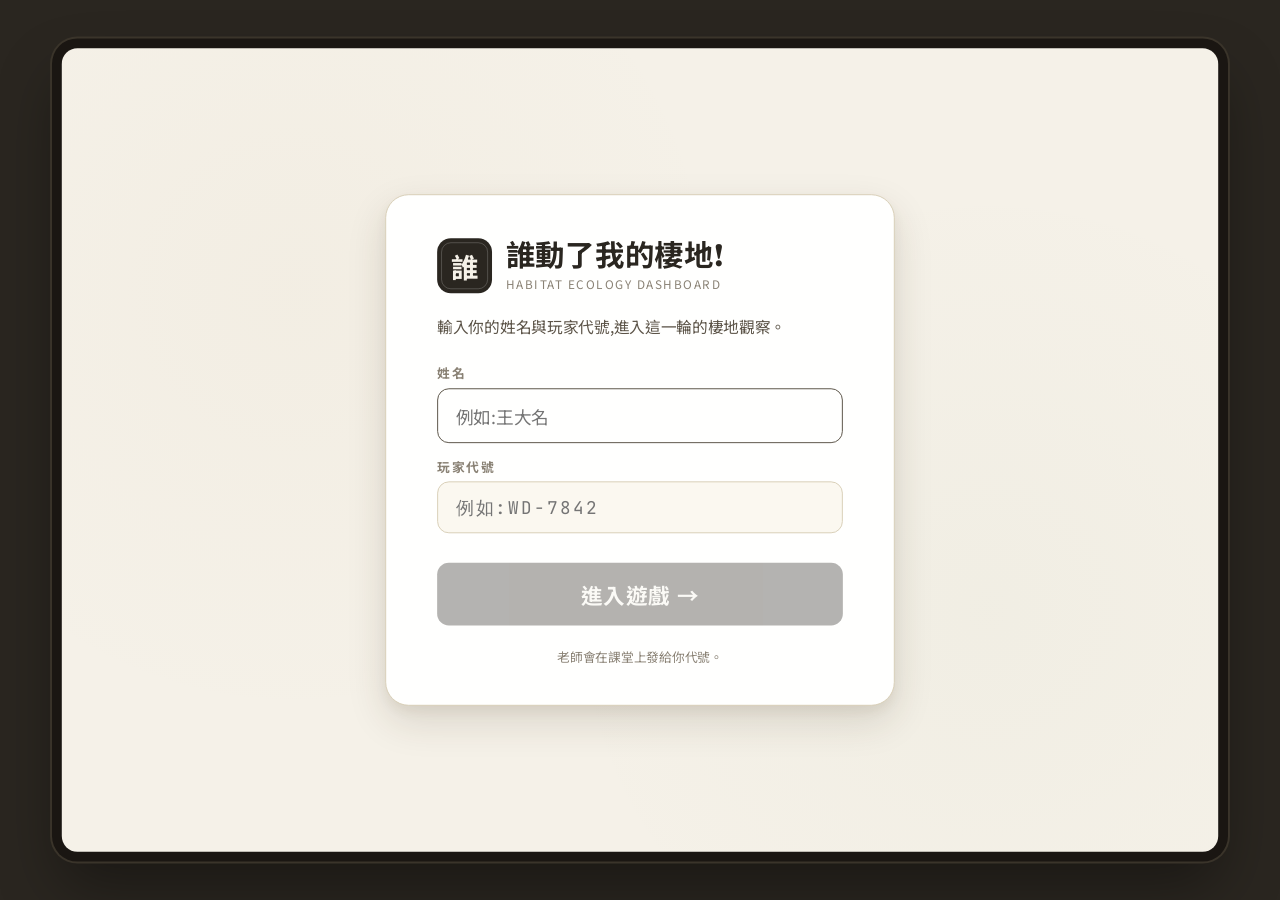
==== index.html @ d9a45180 "V0.2" ====
<!doctype html>
<html lang="zh-Hant">
<head>
  <meta charset="utf-8" />
  <meta name="viewport" content="width=1180, initial-scale=1" />
  <title>誰動了我的棲地!</title>

  <link rel="preconnect" href="https://fonts.googleapis.com" />
  <link rel="preconnect" href="https://fonts.gstatic.com" crossorigin />
  <link href="https://fonts.googleapis.com/css2?family=Noto+Sans+TC:wght@400;500;600;700;900&family=Fraunces:opsz,wght@9..144,500;9..144,700&family=JetBrains+Mono:wght@400;600&display=swap" rel="stylesheet" />

  <link rel="stylesheet" href="styles/base.css" />
  <link rel="stylesheet" href="styles/topbar.css" />
  <link rel="stylesheet" href="styles/login.css" />
  <link rel="stylesheet" href="styles/action-screen.css" />
  <link rel="stylesheet" href="styles/habitat-map.css" />
  <link rel="stylesheet" href="styles/chat.css" />
  <link rel="stylesheet" href="styles/report-screen.css" />
</head>
<body>
  <div id="hd-stage" class="hd-stage"></div>

  <!-- 載入順序:設定 → 工具 → 資料 → 元件 → 路由 → 入口 -->
  <script defer src="js/config.js"></script>
  <script defer src="js/session.js"></script>
  <script defer src="js/data.js"></script>
  <script defer src="js/icons.js"></script>
  <script defer src="js/state.js"></script>
  <script defer src="js/api.js"></script>
  <script defer src="js/components/topbar.js"></script>
  <script defer src="js/components/timer.js"></script>
  <script defer src="js/components/login.js"></script>
  <script defer src="js/components/habitat-map.js"></script>
  <script defer src="js/components/side-panel.js"></script>
  <script defer src="js/components/action-panel.js"></script>
  <script defer src="js/components/chat.js"></script>
  <script defer src="js/components/action-screen.js"></script>
  <script defer src="js/components/survival-report.js"></script>
  <script defer src="js/router.js"></script>
  <script defer src="js/main.js"></script>
</body>
</html>
---- styles/base.css ----
/* ============================================================
   誰動了我的棲地! — 基礎樣式
   - CSS 變數整段沿用 reference/project/styles.css 的 :root
   - 舞台尺寸調整為 1180×820,字級從 22 縮為 19
   ============================================================ */

:root {
  /* 棲地主題色 */
  --hd-color-wetland:   #6B9E7F;
  --hd-color-forest:    #4A7C59;
  --hd-color-urban:     #8B92A8;
  --hd-color-port:      #5B7A99;

  /* 六色族群 */
  --hd-species-red:     #C8553D;
  --hd-species-green:   #6B9E47;
  --hd-species-yellow:  #D9A441;
  --hd-species-brown:   #8B6B47;
  --hd-species-blue:    #4A7BA6;
  --hd-species-purple:  #8B5A9F;

  /* 紙張/墨色系 */
  --hd-paper:           #F5F1E8;
  --hd-paper-dark:      #EBE4D3;
  --hd-card:            #FFFFFE;
  --hd-card-soft:       #FBF8F0;
  --hd-ink:             #2A2620;
  --hd-ink-soft:        #5C5448;
  --hd-ink-muted:       #8A8275;
  --hd-line:            #D9CFB8;
  --hd-line-soft:       #E8E0CC;

  /* 強調色 */
  --hd-accent:          #B85C3D;
  --hd-accent-soft:     #E8C9A8;
  --hd-warning:         #C77A2E;
  --hd-danger:          #B53C2E;
  --hd-success:         #5B8C3F;
  --hd-mist:            #2A2433;

  /* 字體 */
  --hd-font-sans:    "Noto Sans TC", system-ui, -apple-system, sans-serif;
  --hd-font-display: "Fraunces", "Noto Sans TC", serif;
  --hd-font-mono:    "JetBrains Mono", ui-monospace, monospace;

  /* 圓角 */
  --hd-radius-sm: 7px;
  --hd-radius:    12px;
  --hd-radius-lg: 17px;
  --hd-radius-xl: 24px;

  /* 陰影 */
  --hd-shadow-sm: 0 1px 2px rgba(60,46,20,.06), 0 1px 1px rgba(60,46,20,.04);
  --hd-shadow:    0 3px 8px rgba(60,46,20,.08), 0 1px 3px rgba(60,46,20,.06);
  --hd-shadow-lg: 0 16px 40px rgba(60,46,20,.14), 0 6px 12px rgba(60,46,20,.06);

  /* 舞台尺寸(1180×820) */
  --hd-stage-w: 1180px;
  --hd-stage-h: 820px;
  --hd-topbar-h: 100px;
}

* { box-sizing: border-box; }

html, body {
  margin: 0; padding: 0;
  background: #2A2620;
  font-family: var(--hd-font-sans);
  color: var(--hd-ink);
  font-size: 19px;
  -webkit-font-smoothing: antialiased;
  text-rendering: optimizeLegibility;
}

body {
  min-height: 100vh;
  display: flex; align-items: center; justify-content: center;
  overflow: hidden;
}

/* 舞台:固定 1180×820,實際縮放交給 main.js 算 transform: scale */
.hd-stage {
  width: var(--hd-stage-w);
  height: var(--hd-stage-h);
  position: relative;
  background: var(--hd-paper);
  overflow: hidden;
  box-shadow:
    0 0 0 10px #1a1612,
    0 0 0 12px #3a342a,
    0 32px 64px rgba(0,0,0,.4);
  border-radius: 16px;
  transform-origin: center center;
}

/* 紙張紋理(輕微噪點) */
.hd-stage::before {
  content: "";
  position: absolute; inset: 0;
  pointer-events: none;
  background-image:
    radial-gradient(circle at 20% 30%, rgba(184,156,108,.04) 0%, transparent 40%),
    radial-gradient(circle at 80% 70%, rgba(110,140,90,.03) 0%, transparent 40%);
  z-index: 0;
}

/* ============================================================
   通用 pill / section label / scrollbar
   ============================================================ */
.hd-pill {
  display: inline-flex; align-items: center; gap: 8px;
  padding: 8px 16px;
  background: var(--hd-card);
  border: 1px solid var(--hd-line);
  border-radius: 999px;
  font-size: 16px;
  color: var(--hd-ink-soft);
  white-space: nowrap;
}
.hd-pill__label {
  font-size: 12px;
  letter-spacing: .14em;
  text-transform: uppercase;
  color: var(--hd-ink-muted);
  white-space: nowrap;
}
.hd-pill__value {
  font-weight: 600;
  color: var(--hd-ink);
  font-variant-numeric: tabular-nums;
}

.hd-section-label {
  font-size: 12px;
  letter-spacing: .18em;
  text-transform: uppercase;
  color: var(--hd-ink-muted);
  font-weight: 700;
  margin: 0 0 4px;
  padding: 0 4px;
  display: flex; justify-content: space-between; align-items: center;
  white-space: nowrap;
}

/* 共用滾動條樣式 */
.hd-scroll::-webkit-scrollbar { width: 6px; }
.hd-scroll::-webkit-scrollbar-thumb {
  background: var(--hd-line);
  border-radius: 3px;
}
---- styles/topbar.css ----
/* ============================================================
   TopBar — 頂部玩家狀態列
   高度 100px(原 124px),所有字級依 1180×820 同比縮小
   ============================================================ */

.hd-topbar {
  position: relative;
  z-index: 5;
  height: var(--hd-topbar-h);
  padding: 0 28px;
  display: grid;
  grid-template-columns: auto 1fr auto;
  align-items: center;
  gap: 22px;
  background: linear-gradient(180deg, var(--hd-card-soft) 0%, transparent 100%);
  border-bottom: 1px solid var(--hd-line-soft);
}

.hd-topbar__brand { display: flex; align-items: center; gap: 14px; }
.hd-topbar__logo {
  width: 50px; height: 50px;
  border-radius: 13px;
  background: var(--hd-ink);
  color: var(--hd-paper);
  display: grid; place-items: center;
  font-family: var(--hd-font-display);
  font-weight: 700; font-size: 25px;
  position: relative;
}
.hd-topbar__logo::after {
  content: "";
  position: absolute; inset: 4px;
  border: 1px solid rgba(255,255,255,.2);
  border-radius: 9px;
}

.hd-topbar__title {
  font-family: var(--hd-font-display);
  font-weight: 700;
  font-size: 25px;
  letter-spacing: .02em;
  color: var(--hd-ink);
  margin: 0;
  line-height: 1.1;
  white-space: nowrap;
}
.hd-topbar__subtitle {
  font-size: 12px;
  letter-spacing: .12em;
  text-transform: uppercase;
  color: var(--hd-ink-muted);
  margin-top: 2px;
  white-space: nowrap;
}

.hd-topbar__player {
  display: flex; align-items: center; gap: 12px;
  justify-content: flex-end;
}

/* MOCK 模式指示器 */
.hd-pill--mock {
  background: rgba(199, 122, 46, .15);
  border-color: var(--hd-warning);
  color: var(--hd-warning);
  font-family: var(--hd-font-mono);
  font-size: 11px;
  font-weight: 700;
  letter-spacing: .14em;
  padding: 5px 10px;
}

/* 倒數計時 pill — 同 hd-pill 但寬度固定避免抖動 */
.hd-pill--timer .hd-pill__value {
  font-family: var(--hd-font-mono);
  font-variant-numeric: tabular-nums;
  min-width: 56px;
  text-align: center;
}
.hd-pill--timer.hd-pill--low {
  border-color: var(--hd-warning);
  color: var(--hd-warning);
}
.hd-pill--timer.hd-pill--low .hd-pill__value { color: var(--hd-warning); }
.hd-pill--timer.hd-pill--zero {
  border-color: var(--hd-danger);
  background: rgba(181, 60, 46, .08);
  animation: hd-timer-flash 1.2s ease-in-out infinite;
}
.hd-pill--timer.hd-pill--zero .hd-pill__value,
.hd-pill--timer.hd-pill--zero .hd-pill__label { color: var(--hd-danger); }

@keyframes hd-timer-flash {
  0%, 100% { opacity: 1; }
  50%      { opacity: .55; }
}

/* 環形 AP 進度 */
.hd-roundgauge { display: flex; align-items: center; gap: 10px; }
.hd-roundgauge__ring {
  position: relative;
  width: 48px; height: 48px;
}
.hd-roundgauge__center {
  position: absolute; inset: 0;
  display: grid; place-items: center;
  font-family: var(--hd-font-display);
  font-weight: 700;
  font-size: 20px;
  color: var(--hd-ink);
}
.hd-roundgauge__meta {
  font-size: 11px;
  color: var(--hd-ink-muted);
  letter-spacing: .1em;
  text-transform: uppercase;
  white-space: nowrap;
}
.hd-roundgauge__big {
  font-size: 16px;
  color: var(--hd-ink);
  font-weight: 600;
  white-space: nowrap;
}
---- styles/login.css ----
/* ============================================================
   登入畫面 — 沿用米色紙張底 + 深墨色 + Fraunces 標題
   ============================================================ */

.hd-login {
  position: relative;
  z-index: 1;
  width: 100%; height: 100%;
  display: flex; align-items: center; justify-content: center;
}

.hd-login__card {
  width: 520px;
  background: var(--hd-card);
  border: 1px solid var(--hd-line);
  border-radius: var(--hd-radius-xl);
  padding: 44px 52px 40px;
  box-shadow: var(--hd-shadow-lg);
  display: flex; flex-direction: column; gap: 22px;
}

.hd-login__brand {
  display: flex; align-items: center; gap: 14px;
}
.hd-login__logo {
  width: 56px; height: 56px;
  border-radius: 14px;
  background: var(--hd-ink);
  color: var(--hd-paper);
  display: grid; place-items: center;
  font-family: var(--hd-font-display);
  font-weight: 700;
  font-size: 28px;
  position: relative;
}
.hd-login__logo::after {
  content: "";
  position: absolute; inset: 4px;
  border: 1px solid rgba(255,255,255,.2);
  border-radius: 10px;
}
.hd-login__brand-text { display: flex; flex-direction: column; }
.hd-login__title {
  font-family: var(--hd-font-display);
  font-weight: 700;
  font-size: 30px;
  color: var(--hd-ink);
  margin: 0;
  line-height: 1.1;
  letter-spacing: .01em;
}
.hd-login__kicker {
  font-size: 12px;
  letter-spacing: .14em;
  text-transform: uppercase;
  color: var(--hd-ink-muted);
  margin-top: 4px;
}

.hd-login__subtitle {
  font-size: 16px;
  color: var(--hd-ink-soft);
  line-height: 1.55;
  margin: 0;
}

.hd-login__fields {
  display: flex; flex-direction: column;
  gap: 14px;
  margin-top: 4px;
}
.hd-login__field { display: flex; flex-direction: column; gap: 6px; }
.hd-login__label {
  font-size: 13px;
  letter-spacing: .14em;
  text-transform: uppercase;
  color: var(--hd-ink-muted);
  font-weight: 700;
}
.hd-login__input {
  padding: 14px 18px;
  border: 1px solid var(--hd-line);
  border-radius: var(--hd-radius);
  background: var(--hd-card-soft);
  color: var(--hd-ink);
  font-family: inherit;
  font-size: 18px;
  outline: none;
  transition: border-color .15s, background .15s;
}
.hd-login__input:focus {
  border-color: var(--hd-ink-soft);
  background: var(--hd-card);
}
.hd-login__input--code {
  font-family: var(--hd-font-mono);
  letter-spacing: .12em;
  text-transform: uppercase;
}

.hd-login__submit {
  margin-top: 8px;
  background: var(--hd-ink);
  color: var(--hd-paper);
  border: 0;
  border-radius: var(--hd-radius);
  padding: 16px 20px;
  font-family: var(--hd-font-display);
  font-weight: 700;
  font-size: 22px;
  letter-spacing: .04em;
  cursor: pointer;
  transition: background .15s, transform .15s;
}
.hd-login__submit:hover  { background: #16120c; transform: translateY(-1px); }
.hd-login__submit:disabled {
  opacity: .35; cursor: not-allowed; transform: none;
}

.hd-login__hint {
  font-size: 13px;
  color: var(--hd-ink-muted);
  text-align: center;
  margin: 0;
}
---- styles/action-screen.css ----
/* ============================================================
   行動階段 — 三欄式骨架
   左:棲地細節 280  / 中:地圖 + 聊天  / 右:行動 320
   ============================================================ */

.hd-shell {
  position: relative;
  z-index: 1;
  height: calc(100% - var(--hd-topbar-h));
  display: grid;
  grid-template-columns: 280px 1fr 320px;
  gap: 14px;
  padding: 14px 18px 18px;
}

/* ---------- 中欄:上地圖 + 下聊天 ---------- */
.hd-mid {
  display: grid;
  grid-template-rows: auto 1fr;
  gap: 12px;
  min-height: 0;
}

/* ============================================================
   左欄(棲地詳細卡)
   ============================================================ */
.hd-side-l {
  display: flex;
  flex-direction: column;
  gap: 12px;
  min-height: 0;
  overflow-y: auto;
}

.hd-detail-card {
  background: var(--hd-card);
  border: 1px solid var(--hd-line-soft);
  border-radius: var(--hd-radius-lg);
  padding: 14px;
  display: flex; flex-direction: column; gap: 10px;
}
.hd-detail-card__head {
  display: flex; align-items: center; gap: 10px;
  padding-bottom: 10px;
  border-bottom: 1px dashed var(--hd-line);
}
.hd-detail-card__icon {
  width: 36px; height: 36px;
  border-radius: 10px;
  background: var(--hd-habitat-color);
  color: white;
  display: grid; place-items: center;
  flex-shrink: 0;
}
.hd-detail-card__name {
  font-family: var(--hd-font-display);
  font-weight: 700;
  font-size: 21px;
  color: var(--hd-ink);
  line-height: 1.05;
  white-space: nowrap;
}
.hd-detail-card__capacity {
  font-size: 13px;
  color: var(--hd-ink-muted);
  margin-top: 3px;
  white-space: nowrap;
}
.hd-detail-card__capacity strong {
  font-family: var(--hd-font-display);
  font-size: 16px;
  font-weight: 700;
  color: var(--hd-ink-soft);
}

/* 資源條 */
.hd-resources { display: flex; flex-direction: column; gap: 9px; }
.hd-resource  { display: flex; flex-direction: column; gap: 5px; }
.hd-resource__head {
  display: flex; align-items: center; justify-content: space-between;
}
.hd-resource__label {
  display: flex; align-items: center; gap: 6px;
  font-size: 14px;
  font-weight: 500;
  color: var(--hd-ink-soft);
}
.hd-resource__icon {
  width: 20px; height: 20px;
  display: grid; place-items: center;
  color: var(--hd-ink-soft);
}
.hd-resource__pct {
  font-family: var(--hd-font-display);
  font-weight: 700;
  font-size: 19px;
  color: var(--hd-ink);
  font-variant-numeric: tabular-nums;
}
.hd-resource__pct small {
  font-size: 11px;
  color: var(--hd-ink-muted);
  font-weight: 500;
  margin-left: 1px;
}
.hd-resource__bar {
  height: 6px;
  background: var(--hd-paper-dark);
  border-radius: 3px;
  overflow: hidden;
}
.hd-resource__bar-fill {
  height: 100%; border-radius: 3px;
  transition: width .4s ease;
}
.hd-resource--low  .hd-resource__bar-fill { background: var(--hd-danger); }
.hd-resource--mid  .hd-resource__bar-fill { background: var(--hd-warning); }
.hd-resource--high .hd-resource__bar-fill { background: var(--hd-success); }

/* 族群分布 */
.hd-popmini { display: flex; flex-direction: column; gap: 8px; }
.hd-popmini__title {
  font-family: var(--hd-font-display);
  font-weight: 600;
  font-size: 16px;
  color: var(--hd-ink);
  margin: 0;
}
.hd-popmini__rows { display: flex; flex-direction: column; gap: 4px; }
.hd-popmini__row {
  display: grid;
  grid-template-columns: 12px 1fr auto;
  align-items: center;
  gap: 8px;
  padding: 3px 0;
}
.hd-popmini__row--self {
  background: var(--hd-paper);
  margin: 0 -6px;
  padding: 4px 6px;
  border-radius: 7px;
  border: 1px dashed var(--hd-ink-soft);
}
.hd-popmini__dot {
  width: 12px; height: 12px;
  border-radius: 999px;
}
.hd-popmini__name {
  font-size: 14px;
  color: var(--hd-ink-soft);
  white-space: nowrap;
}
.hd-popmini__name--self {
  font-weight: 700;
  color: var(--hd-ink);
}
.hd-popmini__num {
  font-family: var(--hd-font-mono);
  font-weight: 600;
  font-size: 14px;
  color: var(--hd-ink);
  font-variant-numeric: tabular-nums;
}

/* 性狀 */
.hd-traits { display: flex; flex-direction: column; gap: 8px; }
.hd-traits__list {
  display: flex; gap: 5px; flex-wrap: wrap;
}
.hd-trait {
  display: inline-flex; align-items: center; gap: 5px;
  padding: 6px 11px 6px 9px;
  background: var(--hd-card);
  border: 1px solid var(--hd-line);
  border-radius: 999px;
  font-size: 13px;
  color: var(--hd-ink-soft);
  white-space: nowrap;
}
.hd-trait__dot {
  width: 7px; height: 7px;
  border-radius: 999px;
  background: var(--hd-success);
}
.hd-trait--locked { opacity: .45; border-style: dashed; }
.hd-trait--locked .hd-trait__dot { background: var(--hd-ink-muted); }

/* ============================================================
   右欄 — 行動面板
   ============================================================ */
.hd-actions {
  display: flex;
  flex-direction: column;
  gap: 10px;
  min-height: 0;
}
.hd-action-banner {
  background: var(--hd-card);
  border: 1.5px solid var(--hd-line);
  border-radius: var(--hd-radius-lg);
  padding: 12px 16px;
  display: flex;
  flex-direction: column;
  gap: 3px;
}
.hd-action-banner__lbl {
  font-size: 11px;
  letter-spacing: .16em;
  text-transform: uppercase;
  color: var(--hd-ink-muted);
  font-weight: 700;
}
.hd-action-banner__name {
  font-family: var(--hd-font-display);
  font-weight: 700;
  font-size: 22px;
  color: var(--hd-ink);
  display: flex; align-items: center; gap: 8px;
}
.hd-action-banner__name::before {
  content: "";
  width: 13px; height: 13px;
  border-radius: 4px;
  background: var(--hd-habitat-color);
}

.hd-action-list {
  display: flex; flex-direction: column;
  gap: 8px;
  flex: 1;
  min-height: 0;
  overflow-y: auto;
  padding-right: 2px;
}
.hd-action {
  background: var(--hd-card);
  border: 2px solid var(--hd-line-soft);
  border-radius: var(--hd-radius-lg);
  padding: 10px 12px;
  display: grid;
  grid-template-columns: 38px 1fr auto;
  gap: 10px;
  align-items: center;
  cursor: pointer;
  font-family: inherit;
  text-align: left;
  width: 100%;
  transition: border-color .18s, background .18s, transform .18s;
  position: relative;
}
.hd-action:hover { border-color: var(--hd-line); transform: translateY(-1px); }
.hd-action--queued {
  border-color: var(--hd-ink);
  background: linear-gradient(135deg, var(--hd-card) 0%, var(--hd-paper) 100%);
}
.hd-action--queued::before {
  content: "✓";
  position: absolute;
  top: -8px; right: -8px;
  width: 22px; height: 22px;
  background: var(--hd-ink);
  color: var(--hd-paper);
  border-radius: 999px;
  display: grid; place-items: center;
  font-size: 13px; font-weight: 700;
}
.hd-action--disabled { opacity: .4; cursor: not-allowed; }
.hd-action__icon {
  width: 38px; height: 38px;
  border-radius: 10px;
  background: var(--hd-paper);
  color: var(--hd-ink);
  display: grid; place-items: center;
}
.hd-action--queued .hd-action__icon {
  background: var(--hd-ink);
  color: var(--hd-paper);
}
.hd-action__body { display: flex; flex-direction: column; gap: 1px; min-width: 0; }
.hd-action__name {
  font-family: var(--hd-font-display);
  font-weight: 700;
  font-size: 18px;
  color: var(--hd-ink);
  white-space: nowrap;
}
.hd-action__desc {
  font-size: 12px;
  color: var(--hd-ink-muted);
  line-height: 1.4;
}
.hd-action__cost {
  font-family: var(--hd-font-display);
  font-weight: 700;
  font-size: 21px;
  color: var(--hd-ink-soft);
  display: flex; flex-direction: column; align-items: center;
  font-variant-numeric: tabular-nums;
  line-height: 1;
}
.hd-action__cost small {
  font-size: 10px;
  letter-spacing: .12em;
  color: var(--hd-ink-muted);
  font-weight: 700;
  margin-top: 4px;
}

.hd-execute {
  background: var(--hd-ink);
  color: var(--hd-paper);
  border: 0;
  border-radius: var(--hd-radius-lg);
  padding: 16px 18px;
  font-family: var(--hd-font-display);
  font-weight: 700;
  font-size: 21px;
  cursor: pointer;
  letter-spacing: .04em;
  display: flex; align-items: center; justify-content: space-between; gap: 10px;
  transition: transform .18s, background .18s;
}
.hd-execute:hover { transform: translateY(-1px); background: #16120c; }
.hd-execute:disabled { opacity: .35; cursor: not-allowed; transform: none; }
.hd-execute__cost {
  font-family: var(--hd-font-mono);
  font-size: 14px; font-weight: 600;
  background: rgba(255,255,255,.12);
  padding: 5px 11px;
  border-radius: 6px;
}
---- styles/habitat-map.css ----
/* ============================================================
   棲地地圖 — 2×2 橫向 5:3 tile,底圖切自 map.png 四象限
   ============================================================ */

.hd-map {
  display: grid;
  grid-template-columns: 1fr 1fr;
  grid-template-rows: 1fr 1fr;
  gap: 6px;
  padding: 6px;
  background: var(--hd-card);
  border: 1.5px solid var(--hd-line);
  border-radius: var(--hd-radius-xl);
  box-shadow: var(--hd-shadow);
  overflow: hidden;
  position: relative;
  /* 中欄寬度約 540px,2 個橫向 5:3 tile + gap → 高度約 318px */
  height: 320px;
}

/* tile:沿用 map.png 同一張底圖,以 background-position 切四象限 */
.hd-tile {
  position: relative;
  border-radius: var(--hd-radius-lg);
  overflow: hidden;
  cursor: pointer;
  border: 3px solid transparent;
  transition: border-color .2s, transform .2s;
  background-image: url("../assets/map.png");
  background-size: 200% 200%;
  background-repeat: no-repeat;
}
.hd-tile:hover { transform: scale(0.998); }
.hd-tile--active {
  border-color: var(--hd-ink);
  box-shadow: 0 0 0 3px rgba(42,38,32,.1);
}

/* 四象限:image.png 是 600×360,左上濕地、右上森林、左下都會、右下港口 */
.hd-tile--wetland { background-position:   0%   0%; }
.hd-tile--forest  { background-position: 100%   0%; }
.hd-tile--urban   { background-position:   0% 100%; }
.hd-tile--port    { background-position: 100% 100%; }

/* 棲地名稱 nametag(左上角) */
.hd-tile__nametag {
  position: absolute;
  top: 10px; left: 10px;
  display: inline-flex; align-items: center; gap: 7px;
  background: rgba(0,0,0,.55);
  -webkit-backdrop-filter: blur(8px);
  backdrop-filter: blur(8px);
  color: white;
  padding: 7px 13px;
  border-radius: 999px;
  font-family: var(--hd-font-display);
  font-weight: 600;
  font-size: 16px;
  z-index: 3;
  white-space: nowrap;
}
.hd-tile__nametag-en {
  font-family: var(--hd-font-sans);
  font-size: 10px;
  font-weight: 400;
  opacity: .7;
  letter-spacing: .08em;
  text-transform: uppercase;
  margin-left: 3px;
}
.hd-tile--active .hd-tile__nametag {
  background: var(--hd-ink);
}

/* 玩家自己族群在此地的標示(左下角) */
.hd-tile__own {
  position: absolute;
  left: 10px; bottom: 10px;
  background: rgba(255,255,255,.95);
  color: var(--hd-ink);
  padding: 6px 12px;
  border-radius: 999px;
  font-size: 12px;
  display: flex; align-items: center; gap: 7px;
  font-weight: 600;
  z-index: 3;
  box-shadow: 0 2px 6px rgba(0,0,0,.2);
  white-space: nowrap;
}
.hd-tile__own-num {
  font-family: var(--hd-font-display);
  font-size: 16px;
  font-weight: 700;
}
.hd-tile__own-dot {
  width: 9px; height: 9px;
  border-radius: 999px;
}

/* 動物族群圓點 — seeded random 分布 */
.hd-tile__species-layer {
  position: absolute;
  inset: 0;
  pointer-events: none;
  z-index: 2;
}
.hd-species-pin {
  position: absolute;
  border-radius: 999px;
  border: 2px solid rgba(255,255,255,.85);
  box-shadow: 0 2px 5px rgba(0,0,0,.35);
  transform: translate(-50%, -50%);
}
.hd-species-pin--self::after {
  content: "";
  position: absolute;
  inset: -5px;
  border: 2px dashed rgba(255,255,255,.95);
  border-radius: 999px;
  animation: hd-pulse 2s ease-in-out infinite;
}
@keyframes hd-pulse {
  0%, 100% { opacity: .6; transform: scale(1); }
  50%      { opacity: 1;  transform: scale(1.08); }
}
---- styles/chat.css ----
/* ============================================================
   AI 對話視窗 — 行動階段地圖下方常駐 / 反思模式右欄
   ============================================================ */

.hd-chat {
  display: flex;
  flex-direction: column;
  background: var(--hd-card);
  border: 1px solid var(--hd-line-soft);
  border-radius: var(--hd-radius-lg);
  box-shadow: var(--hd-shadow-sm);
  overflow: hidden;
  min-height: 0;
}

.hd-chat__head {
  display: flex; align-items: center; gap: 8px;
  padding: 10px 14px;
  background: var(--hd-card-soft);
  border-bottom: 1px solid var(--hd-line-soft);
}
.hd-chat__head-icon {
  width: 24px; height: 24px;
  border-radius: 7px;
  background: var(--hd-mist);
  color: #E8E0CC;
  display: grid; place-items: center;
}
.hd-chat__head-title {
  font-family: var(--hd-font-display);
  font-weight: 700;
  font-size: 16px;
  color: var(--hd-ink);
}
.hd-chat__head-sub {
  font-size: 11px;
  color: var(--hd-ink-muted);
  letter-spacing: .08em;
  text-transform: uppercase;
  margin-left: auto;
}

.hd-chat__body {
  flex: 1;
  min-height: 0;
  overflow-y: auto;
  padding: 12px 14px;
  display: flex; flex-direction: column; gap: 8px;
  background: var(--hd-paper);
}

.hd-chat__msg {
  display: flex;
  max-width: 85%;
}
.hd-chat__msg--ai   { align-self: flex-start; }
.hd-chat__msg--user { align-self: flex-end; }

.hd-chat__bubble {
  padding: 9px 13px;
  border-radius: 14px;
  font-size: 15px;
  line-height: 1.5;
  white-space: pre-wrap;
  word-break: break-word;
}
.hd-chat__msg--ai .hd-chat__bubble {
  background: var(--hd-card);
  color: var(--hd-ink);
  border: 1px solid var(--hd-line-soft);
  border-top-left-radius: 4px;
}
.hd-chat__msg--user .hd-chat__bubble {
  background: var(--hd-ink);
  color: var(--hd-paper);
  border-top-right-radius: 4px;
}

.hd-chat__form {
  display: flex; gap: 8px;
  padding: 10px 12px;
  border-top: 1px solid var(--hd-line-soft);
  background: var(--hd-card);
}
.hd-chat__input {
  flex: 1;
  padding: 10px 14px;
  border: 1px solid var(--hd-line);
  border-radius: 10px;
  background: var(--hd-card-soft);
  color: var(--hd-ink);
  font-family: inherit;
  font-size: 15px;
  outline: none;
  resize: none;
}
.hd-chat__input:focus {
  border-color: var(--hd-ink-soft);
  background: var(--hd-card);
}
.hd-chat__send {
  background: var(--hd-ink);
  color: var(--hd-paper);
  border: 0;
  border-radius: 10px;
  padding: 0 16px;
  display: inline-flex; align-items: center; gap: 6px;
  font-family: var(--hd-font-display);
  font-weight: 700;
  font-size: 15px;
  cursor: pointer;
  transition: background .15s, transform .15s;
}
.hd-chat__send:hover { background: #16120c; transform: translateY(-1px); }
.hd-chat__send:disabled { opacity: .35; cursor: not-allowed; transform: none; }

/* ── typing 指示器(AI 思考中) ── */
.hd-chat__typing {
  display: flex;
  align-items: center;
  gap: 5px;
  padding: 12px 14px !important;
}
.hd-chat__typing-dot {
  width: 7px; height: 7px;
  border-radius: 50%;
  background: var(--hd-ink-soft);
  display: inline-block;
  animation: hd-typing-bounce 1.2s ease-in-out infinite;
}
.hd-chat__typing-dot:nth-child(2) { animation-delay: .15s; }
.hd-chat__typing-dot:nth-child(3) { animation-delay: .30s; }
@keyframes hd-typing-bounce {
  0%, 80%, 100% { transform: scale(.7); opacity: .45; }
  40%           { transform: scale(1.1); opacity: 1; }
}

.hd-chat__input:disabled {
  opacity: .55;
  cursor: not-allowed;
}
---- styles/report-screen.css ----
/* ============================================================
   生存報告 — 一般模式 / 反思模式
   一般模式:左數量變化 + 右觸發事件
   反思模式:左上下堆疊(變化+事件)+ 右 AI 對話
   ============================================================ */

.hd-report {
  position: relative;
  z-index: 1;
  height: calc(100% - var(--hd-topbar-h));
  padding: 18px 26px 22px;
  display: grid;
  grid-template-columns: 1.15fr 1fr;
  grid-template-rows: auto 1fr auto;
  gap: 18px;
}

/* 反思模式:整個畫面更緊湊;左欄上下堆疊(變化+事件)、右欄改 AI 對話 */
.hd-report--reflection {
  grid-template-columns: 1fr 1fr;
  grid-template-rows: auto 1fr auto;
  padding: 12px 22px 14px;
  gap: 10px;
}
.hd-report--reflection .hd-report__left-stack {
  display: grid;
  grid-template-rows: minmax(0, 1.05fr) minmax(0, .85fr);
  gap: 8px;
  min-height: 0;
}

/* 報告 head */
.hd-report__head {
  grid-column: 1 / -1;
  display: flex;
  align-items: flex-end;
  justify-content: space-between;
  border-bottom: 1px solid var(--hd-line);
  padding-bottom: 12px;
}
.hd-report--reflection .hd-report__head { padding-bottom: 6px; }
.hd-report__head-l { display: flex; align-items: baseline; gap: 18px; }
.hd-report--reflection .hd-report__head-l { gap: 14px; }
.hd-report__round {
  font-family: var(--hd-font-display);
  font-size: 58px;
  font-weight: 700;
  line-height: 1;
  color: var(--hd-ink);
  letter-spacing: -.02em;
}
.hd-report--reflection .hd-report__round { font-size: 42px; }
.hd-report__round small {
  font-size: 20px;
  color: var(--hd-ink-muted);
  margin-left: 6px;
}
.hd-report--reflection .hd-report__round small { font-size: 14px; margin-left: 4px; }
.hd-report__title-stack { display: flex; flex-direction: column; gap: 3px; }
.hd-report__kicker {
  font-size: 12px;
  letter-spacing: .2em;
  text-transform: uppercase;
  color: var(--hd-ink-muted);
  font-weight: 700;
  white-space: nowrap;
}
.hd-report--reflection .hd-report__kicker { font-size: 11px; }
.hd-report__title {
  font-family: var(--hd-font-display);
  font-size: 29px;
  font-weight: 700;
  color: var(--hd-ink);
  margin: 0;
}
.hd-report--reflection .hd-report__title { font-size: 21px; }
.hd-report-summary { display: flex; gap: 12px; }
.hd-report--reflection .hd-report-summary { gap: 8px; }
.hd-stat-card {
  background: var(--hd-card);
  border: 1px solid var(--hd-line-soft);
  border-radius: var(--hd-radius);
  padding: 11px 16px;
  display: flex; flex-direction: column; gap: 3px;
  min-width: 130px;
}
.hd-report--reflection .hd-stat-card {
  padding: 8px 12px;
  min-width: 110px;
  gap: 2px;
}
.hd-stat-card__lbl {
  font-size: 11px;
  letter-spacing: .14em;
  text-transform: uppercase;
  color: var(--hd-ink-muted);
  font-weight: 600;
}
.hd-report--reflection .hd-stat-card__lbl { font-size: 10px; }
.hd-stat-card__val {
  font-family: var(--hd-font-display);
  font-weight: 700;
  font-size: 26px;
  color: var(--hd-ink);
  line-height: 1;
  font-variant-numeric: tabular-nums;
}
.hd-report--reflection .hd-stat-card__val { font-size: 20px; }
.hd-stat-card__delta { font-size: 13px; color: var(--hd-ink-soft); font-weight: 500; }
.hd-stat-card__delta--pos { color: var(--hd-success); }
.hd-stat-card__delta--neg { color: var(--hd-danger); }

/* 左:族群變化清單 */
.hd-report-changes {
  background: var(--hd-card);
  border: 1px solid var(--hd-line-soft);
  border-radius: var(--hd-radius-xl);
  padding: 18px 22px;
  display: flex;
  flex-direction: column;
  gap: 10px;
  overflow-y: auto;
  min-height: 0;
}
.hd-report--reflection .hd-report-changes {
  padding: 10px 14px;
  border-radius: var(--hd-radius-lg);
  gap: 6px;
}
.hd-report--reflection .hd-report-changes__head {
  padding-bottom: 6px;
}
.hd-report--reflection .hd-report-changes__icon {
  width: 30px; height: 30px;
}
.hd-report--reflection .hd-report-changes__habitat { font-size: 18px; }
.hd-report--reflection .hd-report-changes__numline { font-size: 12px; }
.hd-report--reflection .hd-report-changes__numline strong { font-size: 16px; }

.hd-report--reflection .hd-change {
  grid-template-columns: 30px 80px 1fr auto;
  gap: 10px;
  padding: 6px 0;
}
.hd-report--reflection .hd-change__icon  { width: 30px; height: 30px; border-radius: 8px; }
.hd-report--reflection .hd-change__name  { font-size: 15px; }
.hd-report--reflection .hd-change__detail{ font-size: 11px; }
.hd-report--reflection .hd-change__delta { font-size: 15px; }

.hd-report--reflection .hd-changes-final {
  margin-top: 4px;
  padding: 8px 12px;
}
.hd-report--reflection .hd-changes-final__lbl   { font-size: 10px; }
.hd-report--reflection .hd-changes-final__from  { font-size: 14px; }
.hd-report--reflection .hd-changes-final__arrow { font-size: 13px; }
.hd-report--reflection .hd-changes-final__to    { font-size: 24px; }
.hd-report-changes__head {
  display: flex; align-items: center; gap: 10px;
  padding-bottom: 10px;
  border-bottom: 1px dashed var(--hd-line);
}
.hd-report-changes__icon {
  width: 36px; height: 36px;
  border-radius: 9px;
  background: var(--hd-habitat-color);
  color: white;
  display: grid; place-items: center;
}
.hd-report-changes__habitat {
  font-family: var(--hd-font-display);
  font-weight: 700;
  font-size: 22px;
  color: var(--hd-ink);
}
.hd-report-changes__numline {
  margin-left: auto;
  font-family: var(--hd-font-mono);
  font-size: 14px;
  color: var(--hd-ink-soft);
}
.hd-report-changes__numline strong {
  color: var(--hd-ink);
  font-family: var(--hd-font-display);
  font-size: 19px;
  font-weight: 700;
  margin: 0 3px;
}

.hd-changes-list { display: flex; flex-direction: column; }
.hd-change {
  display: grid;
  grid-template-columns: 36px 90px 1fr auto;
  align-items: center;
  gap: 12px;
  padding: 10px 0;
  border-bottom: 1px solid var(--hd-line-soft);
}
.hd-change:last-child { border-bottom: 0; }
.hd-change__icon {
  width: 36px; height: 36px;
  border-radius: 9px;
  background: var(--hd-paper);
  color: var(--hd-ink-soft);
  display: grid; place-items: center;
}
.hd-change--success  .hd-change__icon { background: rgba(91, 140, 63, .14);  color: var(--hd-success); }
.hd-change--negative .hd-change__icon { background: rgba(181, 60, 46, .14);  color: var(--hd-danger);  }
.hd-change--inflow   .hd-change__icon { background: rgba(74, 123, 166, .14); color: var(--hd-species-blue); }
.hd-change__name {
  font-family: var(--hd-font-display);
  font-weight: 700;
  font-size: 18px;
  color: var(--hd-ink);
}
.hd-change__detail { font-size: 13px; color: var(--hd-ink-muted); }
.hd-change__delta {
  font-family: var(--hd-font-mono);
  font-weight: 700;
  font-size: 18px;
  font-variant-numeric: tabular-nums;
}
.hd-change__delta--pos     { color: var(--hd-success); }
.hd-change__delta--neg     { color: var(--hd-danger); }
.hd-change__delta--neutral { color: var(--hd-ink-muted); }

.hd-changes-final {
  margin-top: 6px;
  padding: 12px 16px;
  background: var(--hd-paper);
  border-radius: 11px;
  display: flex; align-items: center; justify-content: space-between;
}
.hd-changes-final__lbl {
  font-size: 12px;
  letter-spacing: .14em;
  text-transform: uppercase;
  color: var(--hd-ink-muted);
  font-weight: 700;
}
.hd-changes-final__num {
  display: flex; align-items: baseline; gap: 10px;
  font-family: var(--hd-font-display);
  font-weight: 700;
  color: var(--hd-ink);
  font-variant-numeric: tabular-nums;
}
.hd-changes-final__from {
  font-size: 18px;
  color: var(--hd-ink-muted);
  text-decoration: line-through;
  text-decoration-color: rgba(0,0,0,.2);
}
.hd-changes-final__arrow { color: var(--hd-ink-muted); font-size: 15px; }
.hd-changes-final__to { font-size: 32px; }

/* 觸發事件 */
.hd-event {
  background: var(--hd-mist);
  color: #E8E0CC;
  border-radius: var(--hd-radius-xl);
  padding: 20px 22px;
  display: flex; flex-direction: column;
  gap: 12px;
  position: relative;
  overflow: hidden;
  box-shadow: var(--hd-shadow-lg);
  min-height: 0;
}
.hd-report--reflection .hd-event {
  padding: 10px 14px;
  border-radius: var(--hd-radius-lg);
  gap: 6px;
}
.hd-report--reflection .hd-event__head { gap: 8px; }
.hd-report--reflection .hd-event__badge { padding: 3px 8px; font-size: 10px; }
.hd-report--reflection .hd-event__location { font-size: 11px; padding: 2px 7px; }
.hd-report--reflection .hd-event-effect {
  padding: 5px 0;
  font-size: 12px;
  gap: 8px;
}
.hd-report--reflection .hd-event-effect__delta { font-size: 13px; }
.hd-report--reflection .hd-event-effect__sub { font-size: 10px; }
.hd-event::before {
  content: "";
  position: absolute; inset: 0;
  background:
    radial-gradient(circle at 80% 20%, rgba(195, 130, 200, .18) 0%, transparent 50%),
    radial-gradient(circle at 20% 80%, rgba(120, 180, 220, .12) 0%, transparent 50%);
  pointer-events: none;
}
.hd-event__head {
  display: flex; align-items: center; gap: 10px; position: relative;
}
.hd-event__badge {
  font-size: 11px;
  letter-spacing: .2em;
  text-transform: uppercase;
  background: rgba(232, 224, 204, .12);
  border: 1px solid rgba(232, 224, 204, .25);
  padding: 5px 10px;
  border-radius: 999px;
  color: rgba(232, 224, 204, .85);
  font-weight: 600;
  flex-shrink: 0;
}
.hd-event__title {
  font-family: var(--hd-font-display);
  font-weight: 700;
  font-size: 23px;
  color: #FBF8F0;
  margin: 0;
  line-height: 1.2;
}
.hd-report--reflection .hd-event__title { font-size: 16px; line-height: 1.18; }
.hd-event__location {
  font-family: var(--hd-font-mono);
  font-size: 12px;
  color: rgba(232, 224, 204, .85);
  background: rgba(232, 224, 204, .08);
  padding: 3px 9px;
  border-radius: 6px;
  margin-left: auto;
}
.hd-event__quote {
  font-family: var(--hd-font-display);
  font-size: 17px;
  font-style: italic;
  color: rgba(232, 224, 204, .92);
  line-height: 1.55;
  position: relative;
  padding-left: 14px;
  border-left: 2px solid rgba(232, 224, 204, .3);
}
.hd-report--reflection .hd-event__quote { font-size: 13px; line-height: 1.45; padding-left: 10px; }

.hd-event-effects {
  display: flex; flex-direction: column;
  gap: 4px; position: relative;
  overflow-y: auto;
  min-height: 0;
}
.hd-event-effect {
  display: grid;
  grid-template-columns: 12px 1fr auto;
  gap: 10px;
  align-items: center;
  font-size: 14px;
  color: rgba(232, 224, 204, .92);
  padding: 8px 0;
  border-top: 1px solid rgba(232, 224, 204, .08);
}
.hd-event-effect:first-of-type { border-top: 0; }
.hd-event-effect__dot {
  width: 12px; height: 12px;
  border-radius: 999px;
}
.hd-event-effect__delta {
  font-family: var(--hd-font-mono);
  font-weight: 700;
  font-size: 15px;
  font-variant-numeric: tabular-nums;
}
.hd-event-effect__delta--neg  { color: #E89579; }
.hd-event-effect__delta--buff { color: #B5D88E; }
.hd-event-effect__sub {
  color: rgba(232,224,204,.55);
  margin-left: 6px;
  font-size: 11px;
}

/* 底部 CTA */
.hd-report-cta {
  grid-column: 1 / -1;
  display: flex; justify-content: space-between; align-items: center;
  padding: 14px 22px;
  background: var(--hd-card);
  border: 1px solid var(--hd-line-soft);
  border-radius: var(--hd-radius-lg);
}
.hd-report--reflection .hd-report-cta {
  padding: 9px 18px;
  border-radius: var(--hd-radius);
}
.hd-report-cta__text {
  font-family: var(--hd-font-display);
  font-size: 18px;
  color: var(--hd-ink);
  font-weight: 600;
}
.hd-report--reflection .hd-report-cta__text { font-size: 15px; }
.hd-report-cta__text small {
  display: block;
  font-family: var(--hd-font-sans);
  font-size: 13px;
  color: var(--hd-ink-muted);
  margin-top: 4px;
  font-weight: 400;
}
.hd-report--reflection .hd-report-cta__text small { font-size: 11px; margin-top: 2px; }
.hd-report-cta__btn {
  background: var(--hd-accent);
  color: white;
  border: 0;
  border-radius: 11px;
  padding: 13px 26px;
  font-family: var(--hd-font-display);
  font-weight: 700;
  font-size: 17px;
  cursor: pointer;
  transition: background .15s, transform .15s;
}
.hd-report--reflection .hd-report-cta__btn { padding: 9px 20px; font-size: 14px; }
.hd-report-cta__btn:hover { background: #9F4A2E; transform: translateY(-1px); }
.hd-report-cta__btn--ghost {
  background: transparent;
  color: var(--hd-ink);
  border: 1px solid var(--hd-line);
}
.hd-report-cta__btn--ghost:hover { background: var(--hd-paper); }

/* 反思模式右欄 chat 撐滿 */
.hd-report--reflection .hd-chat { height: 100%; }
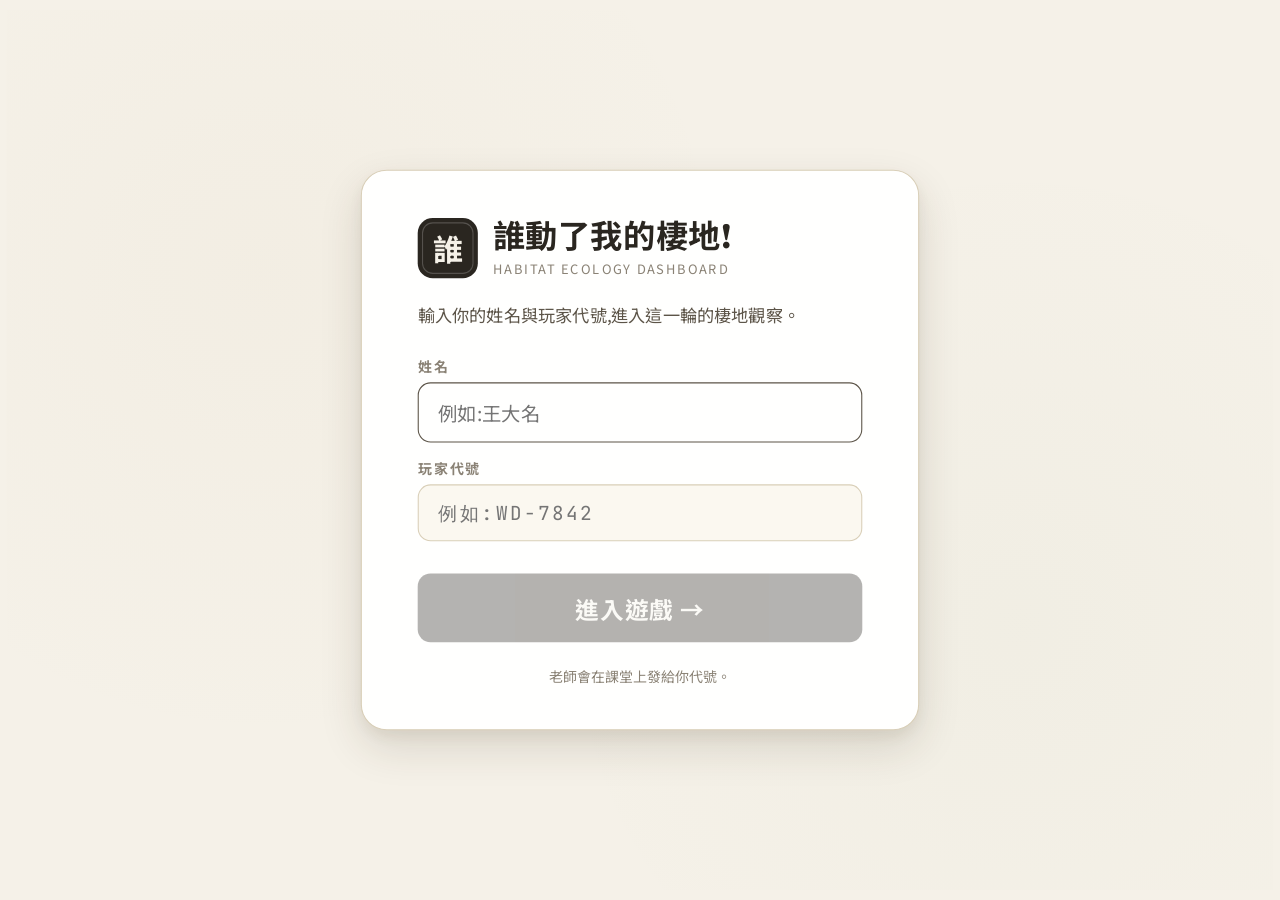
==== commit feefd492: "action ui update" ====
--- a/index.html
+++ b/index.html
@@ -33,6 +33,7 @@
   <script defer src="js/components/habitat-map.js"></script>
   <script defer src="js/components/side-panel.js"></script>
   <script defer src="js/components/action-panel.js"></script>
+  <script defer src="js/components/queue-panel.js"></script>
   <script defer src="js/components/chat.js"></script>
   <script defer src="js/components/action-screen.js"></script>
   <script defer src="js/components/survival-report.js"></script>
--- a/styles/base.css
+++ b/styles/base.css
@@ -64,33 +64,33 @@
 
 html, body {
   margin: 0; padding: 0;
-  background: #2A2620;
+  background: var(--hd-paper);
   font-family: var(--hd-font-sans);
   color: var(--hd-ink);
   font-size: 19px;
   -webkit-font-smoothing: antialiased;
   text-rendering: optimizeLegibility;
-}
-
-body {
-  min-height: 100vh;
-  display: flex; align-items: center; justify-content: center;
+  /* 視窗鎖在 100vh,杜絕 body 因為 stage layout box 而撐高 */
+  height: 100vh;
   overflow: hidden;
 }
 
-/* 舞台:固定 1180×820,實際縮放交給 main.js 算 transform: scale */
+/* 舞台:固定 1180×820 layout box,由 main.js 算 scale 比例
+   用 position: fixed + translate(-50%, -50%) 脫離 body 的 layout flow,
+   這樣即使 layout box 比視窗大也不會把 body 撐高 / 出現滾動條 */
 .hd-stage {
+  position: fixed;
+  left: 50%;
+  top: 50%;
   width: var(--hd-stage-w);
   height: var(--hd-stage-h);
-  position: relative;
   background: var(--hd-paper);
   overflow: hidden;
-  box-shadow:
-    0 0 0 10px #1a1612,
-    0 0 0 12px #3a342a,
-    0 32px 64px rgba(0,0,0,.4);
-  border-radius: 16px;
+  box-shadow: none;
+  border-radius: 0;
   transform-origin: center center;
+  /* 預設先擺到中間,實際 scale 由 main.js 套上 */
+  transform: translate(-50%, -50%) scale(1);
 }
 
 /* 紙張紋理(輕微噪點) */
--- a/styles/login.css
+++ b/styles/login.css
@@ -116,6 +116,23 @@
 .hd-login__submit:disabled {
   opacity: .35; cursor: not-allowed; transform: none;
 }
+.hd-login__submit.is-loading {
+  cursor: wait;
+  opacity: .65;
+}
+
+/* 錯誤訊息(預設隱藏,is-visible 才顯示) */
+.hd-login__error {
+  display: none;
+  padding: 11px 14px;
+  background: rgba(181, 60, 46, .08);
+  border: 1px solid var(--hd-danger);
+  border-radius: var(--hd-radius);
+  color: var(--hd-danger);
+  font-size: 14px;
+  line-height: 1.5;
+}
+.hd-login__error.is-visible { display: block; }
 
 .hd-login__hint {
   font-size: 13px;
--- a/styles/action-screen.css
+++ b/styles/action-screen.css
@@ -1,6 +1,6 @@
 /* ============================================================
    行動階段 — 三欄式骨架
-   左:棲地細節 280  / 中:地圖 + 聊天  / 右:行動 320
+   左:棲地細節 280  / 中:地圖 + 行動選擇列  / 右:已選擇行動 300
    ============================================================ */
 
 .hd-shell {
@@ -8,16 +8,16 @@
   z-index: 1;
   height: calc(100% - var(--hd-topbar-h));
   display: grid;
-  grid-template-columns: 280px 1fr 320px;
+  grid-template-columns: 280px 1fr 300px;
   gap: 14px;
   padding: 14px 18px 18px;
 }
 
-/* ---------- 中欄:上地圖 + 下聊天 ---------- */
+/* ---------- 中欄:地圖 + 行動列,兩者自然高度緊貼 ---------- */
 .hd-mid {
-  display: grid;
-  grid-template-rows: auto 1fr;
-  gap: 12px;
+  display: flex;
+  flex-direction: column;
+  gap: 8px;
   min-height: 0;
 }
 
@@ -186,85 +186,52 @@
 .hd-trait--locked .hd-trait__dot { background: var(--hd-ink-muted); }
 
 /* ============================================================
-   右欄 — 行動面板
+   中欄底部 — 行動選擇列(水平 4 張卡)
    ============================================================ */
-.hd-actions {
+.hd-actbar {
   display: flex;
   flex-direction: column;
-  gap: 10px;
-  min-height: 0;
-}
-.hd-action-banner {
-  background: var(--hd-card);
-  border: 1.5px solid var(--hd-line);
-  border-radius: var(--hd-radius-lg);
-  padding: 12px 16px;
-  display: flex;
-  flex-direction: column;
-  gap: 3px;
-}
-.hd-action-banner__lbl {
+  gap: 6px;
+}
+.hd-actbar__head {
+  padding: 0 4px;
+}
+.hd-actbar__lbl {
   font-size: 11px;
   letter-spacing: .16em;
   text-transform: uppercase;
   color: var(--hd-ink-muted);
   font-weight: 700;
 }
-.hd-action-banner__name {
-  font-family: var(--hd-font-display);
-  font-weight: 700;
-  font-size: 22px;
-  color: var(--hd-ink);
-  display: flex; align-items: center; gap: 8px;
-}
-.hd-action-banner__name::before {
-  content: "";
-  width: 13px; height: 13px;
-  border-radius: 4px;
-  background: var(--hd-habitat-color);
-}
-
-.hd-action-list {
-  display: flex; flex-direction: column;
+
+/* 4 張卡垂直堆疊;不捲動,自然展開 */
+.hd-actbar__row {
+  display: flex;
+  flex-direction: column;
   gap: 8px;
-  flex: 1;
-  min-height: 0;
-  overflow-y: auto;
-  padding-right: 2px;
-}
+}
+
+/* 單張行動卡(垂直整列) */
 .hd-action {
   background: var(--hd-card);
-  border: 2px solid var(--hd-line-soft);
+  border: 1.5px solid var(--hd-line-soft);
   border-radius: var(--hd-radius-lg);
-  padding: 10px 12px;
+  padding: 10px 14px;
   display: grid;
   grid-template-columns: 38px 1fr auto;
-  gap: 10px;
+  column-gap: 12px;
+  row-gap: 6px;
   align-items: center;
   cursor: pointer;
   font-family: inherit;
   text-align: left;
-  width: 100%;
-  transition: border-color .18s, background .18s, transform .18s;
+  transition: border-color .18s, background .18s, transform .15s;
   position: relative;
-}
-.hd-action:hover { border-color: var(--hd-line); transform: translateY(-1px); }
-.hd-action--queued {
-  border-color: var(--hd-ink);
-  background: linear-gradient(135deg, var(--hd-card) 0%, var(--hd-paper) 100%);
-}
-.hd-action--queued::before {
-  content: "✓";
-  position: absolute;
-  top: -8px; right: -8px;
-  width: 22px; height: 22px;
-  background: var(--hd-ink);
-  color: var(--hd-paper);
-  border-radius: 999px;
-  display: grid; place-items: center;
-  font-size: 13px; font-weight: 700;
-}
+  min-width: 0;
+}
+.hd-action:hover { border-color: var(--hd-ink-muted); transform: translateY(-1px); }
 .hd-action--disabled { opacity: .4; cursor: not-allowed; }
+.hd-action--disabled:hover { transform: none; border-color: var(--hd-line-soft); }
 .hd-action__icon {
   width: 38px; height: 38px;
   border-radius: 10px;
@@ -272,27 +239,27 @@
   color: var(--hd-ink);
   display: grid; place-items: center;
 }
-.hd-action--queued .hd-action__icon {
-  background: var(--hd-ink);
-  color: var(--hd-paper);
-}
-.hd-action__body { display: flex; flex-direction: column; gap: 1px; min-width: 0; }
+.hd-action__body {
+  display: flex; flex-direction: column; gap: 2px;
+  min-width: 0;
+}
 .hd-action__name {
   font-family: var(--hd-font-display);
   font-weight: 700;
   font-size: 18px;
   color: var(--hd-ink);
+  line-height: 1.1;
   white-space: nowrap;
 }
 .hd-action__desc {
   font-size: 12px;
   color: var(--hd-ink-muted);
-  line-height: 1.4;
+  line-height: 1.35;
 }
 .hd-action__cost {
   font-family: var(--hd-font-display);
   font-weight: 700;
-  font-size: 21px;
+  font-size: 22px;
   color: var(--hd-ink-soft);
   display: flex; flex-direction: column; align-items: center;
   font-variant-numeric: tabular-nums;
@@ -303,7 +270,173 @@
   letter-spacing: .12em;
   color: var(--hd-ink-muted);
   font-weight: 700;
-  margin-top: 4px;
+  margin-top: 3px;
+}
+
+/* 遷移卡本體不可點,內含相鄰棲地小按鈕(在 body 下方第二列) */
+.hd-action--migrate { cursor: default; }
+.hd-action--migrate:hover { transform: none; border-color: var(--hd-line-soft); }
+.hd-action__subs {
+  grid-column: 2 / 3;
+  display: flex;
+  gap: 6px;
+  margin-top: 2px;
+}
+.hd-action__sub {
+  flex: 1;
+  background: var(--hd-paper);
+  border: 1px solid var(--hd-line);
+  border-radius: 8px;
+  padding: 7px 10px;
+  font-family: inherit;
+  font-size: 13px;
+  color: var(--hd-ink);
+  cursor: pointer;
+  display: inline-flex; align-items: center; justify-content: center; gap: 5px;
+  transition: background .15s, border-color .15s, transform .15s;
+}
+.hd-action__sub:hover:not(:disabled) {
+  background: var(--hd-ink);
+  color: var(--hd-paper);
+  border-color: var(--hd-ink);
+  transform: translateY(-1px);
+}
+.hd-action__sub:disabled { opacity: .4; cursor: not-allowed; }
+.hd-action__sub-arrow {
+  font-weight: 700;
+  color: var(--hd-ink-muted);
+}
+.hd-action__sub:hover:not(:disabled) .hd-action__sub-arrow { color: var(--hd-paper); }
+.hd-action__sub-name {
+  font-family: var(--hd-font-display);
+  font-weight: 700;
+}
+
+/* ============================================================
+   右欄 — 已選擇行動佇列
+   ============================================================ */
+.hd-queue {
+  display: flex;
+  flex-direction: column;
+  gap: 10px;
+  min-height: 0;
+}
+.hd-queue__head {
+  background: var(--hd-card);
+  border: 1.5px solid var(--hd-line);
+  border-radius: var(--hd-radius-lg);
+  padding: 12px 14px;
+  display: flex; flex-direction: column; gap: 4px;
+}
+.hd-queue__title {
+  font-family: var(--hd-font-display);
+  font-weight: 700;
+  font-size: 18px;
+  color: var(--hd-ink);
+}
+.hd-queue__meta {
+  display: flex; align-items: center; justify-content: space-between;
+  font-size: 12px;
+  color: var(--hd-ink-muted);
+}
+.hd-queue__count {
+  font-family: var(--hd-font-mono);
+  font-weight: 700;
+  color: var(--hd-ink-soft);
+}
+.hd-queue__count::after {
+  content: " 項";
+  font-family: inherit;
+  font-weight: 400;
+  margin-left: 1px;
+}
+.hd-queue__cost {
+  font-family: var(--hd-font-mono);
+}
+
+.hd-queue__list {
+  flex: 1;
+  min-height: 0;
+  /* 最多 10 格高度,超過捲動;每項約 40px + 6px gap */
+  max-height: calc(40px * 10 + 6px * 9);
+  overflow-y: auto;
+  display: flex; flex-direction: column;
+  gap: 6px;
+  padding-right: 2px;
+}
+.hd-queue__empty {
+  background: var(--hd-card);
+  border: 1px dashed var(--hd-line);
+  border-radius: var(--hd-radius);
+  padding: 18px 14px;
+  text-align: center;
+  font-size: 13px;
+  color: var(--hd-ink-muted);
+  line-height: 1.6;
+}
+.hd-queue__item {
+  background: var(--hd-card);
+  border: 1.5px solid var(--hd-line-soft);
+  border-radius: var(--hd-radius);
+  padding: 0 12px;
+  height: 40px;
+  display: grid;
+  grid-template-columns: 22px 1fr auto 16px;
+  align-items: center;
+  gap: 8px;
+  font-family: inherit;
+  text-align: left;
+  cursor: pointer;
+  transition: border-color .15s, background .15s, transform .15s;
+  position: relative;
+}
+.hd-queue__item:hover {
+  border-color: var(--hd-danger);
+  background: rgba(181, 60, 46, .05);
+}
+.hd-queue__item:hover .hd-queue__x { color: var(--hd-danger); opacity: 1; }
+.hd-queue__idx {
+  font-family: var(--hd-font-mono);
+  font-size: 11px;
+  font-weight: 700;
+  color: var(--hd-ink-muted);
+  text-align: center;
+}
+.hd-queue__text {
+  font-family: var(--hd-font-display);
+  font-weight: 700;
+  font-size: 15px;
+  color: var(--hd-ink);
+  white-space: nowrap; overflow: hidden; text-overflow: ellipsis;
+}
+.hd-queue__item--migrate .hd-queue__text { color: var(--hd-color-port, var(--hd-ink-soft)); }
+.hd-queue__ap {
+  font-family: var(--hd-font-mono);
+  font-size: 12px;
+  font-weight: 600;
+  color: var(--hd-ink-muted);
+  font-variant-numeric: tabular-nums;
+}
+.hd-queue__x {
+  font-size: 18px; line-height: 1;
+  color: var(--hd-ink-muted);
+  opacity: .5;
+  transition: color .15s, opacity .15s;
+  text-align: center;
+}
+
+.hd-queue__remain {
+  font-size: 13px;
+  color: var(--hd-ink-soft);
+  text-align: center;
+  padding: 6px 0;
+}
+.hd-queue__remain strong {
+  font-family: var(--hd-font-display);
+  font-weight: 700;
+  font-size: 18px;
+  color: var(--hd-ink);
+  margin: 0 2px;
 }
 
 .hd-execute {
@@ -311,21 +444,21 @@
   color: var(--hd-paper);
   border: 0;
   border-radius: var(--hd-radius-lg);
-  padding: 16px 18px;
-  font-family: var(--hd-font-display);
-  font-weight: 700;
-  font-size: 21px;
+  padding: 14px 16px;
+  font-family: var(--hd-font-display);
+  font-weight: 700;
+  font-size: 20px;
   cursor: pointer;
   letter-spacing: .04em;
   display: flex; align-items: center; justify-content: space-between; gap: 10px;
   transition: transform .18s, background .18s;
 }
-.hd-execute:hover { transform: translateY(-1px); background: #16120c; }
+.hd-execute:hover:not(:disabled) { transform: translateY(-1px); background: #16120c; }
 .hd-execute:disabled { opacity: .35; cursor: not-allowed; transform: none; }
 .hd-execute__cost {
   font-family: var(--hd-font-mono);
-  font-size: 14px; font-weight: 600;
+  font-size: 13px; font-weight: 600;
   background: rgba(255,255,255,.12);
-  padding: 5px 11px;
+  padding: 4px 10px;
   border-radius: 6px;
 }
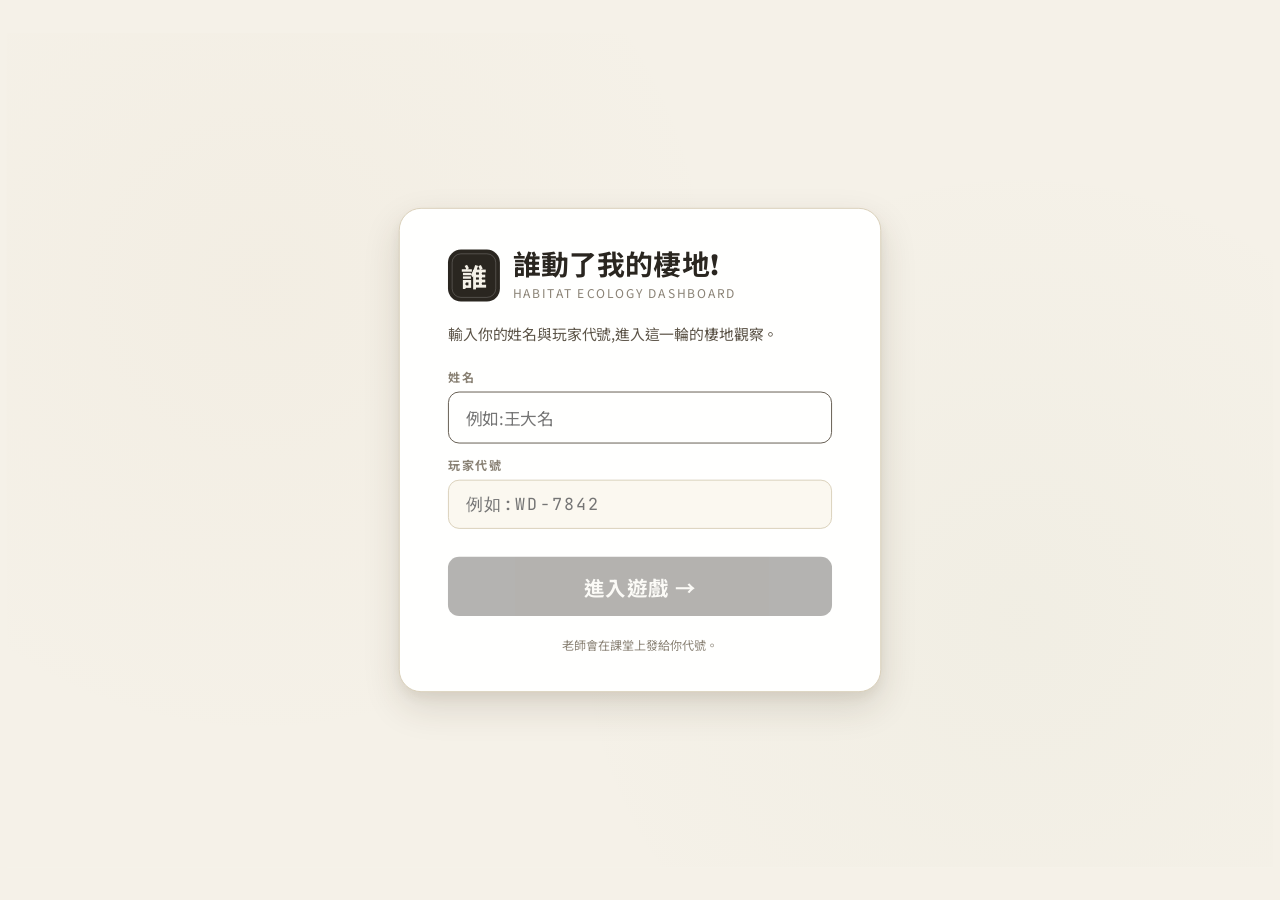
==== commit 8f557dc2: "context size" ====
--- a/index.html
+++ b/index.html
@@ -2,7 +2,7 @@
 <html lang="zh-Hant">
 <head>
   <meta charset="utf-8" />
-  <meta name="viewport" content="width=1180, initial-scale=1" />
+  <meta name="viewport" content="width=1366, initial-scale=1" />
   <title>誰動了我的棲地!</title>
 
   <link rel="preconnect" href="https://fonts.googleapis.com" />
--- a/styles/base.css
+++ b/styles/base.css
@@ -54,10 +54,10 @@
   --hd-shadow:    0 3px 8px rgba(60,46,20,.08), 0 1px 3px rgba(60,46,20,.06);
   --hd-shadow-lg: 0 16px 40px rgba(60,46,20,.14), 0 6px 12px rgba(60,46,20,.06);
 
-  /* 舞台尺寸(1180×820) */
-  --hd-stage-w: 1180px;
-  --hd-stage-h: 820px;
-  --hd-topbar-h: 100px;
+  /* 舞台尺寸(平板版 1366×900) */
+  --hd-stage-w: 1366px;
+  --hd-stage-h: 900px;
+  --hd-topbar-h: 72px;
 }
 
 * { box-sizing: border-box; }
@@ -67,7 +67,7 @@
   background: var(--hd-paper);
   font-family: var(--hd-font-sans);
   color: var(--hd-ink);
-  font-size: 19px;
+  font-size: 16px;
   -webkit-font-smoothing: antialiased;
   text-rendering: optimizeLegibility;
   /* 視窗鎖在 100vh,杜絕 body 因為 stage layout box 而撐高 */
@@ -108,8 +108,8 @@
    通用 pill / section label / scrollbar
    ============================================================ */
 .hd-pill {
-  display: inline-flex; align-items: center; gap: 8px;
-  padding: 8px 16px;
+  display: inline-flex; align-items: center; gap: 10px;
+  padding: 9px 18px;
   background: var(--hd-card);
   border: 1px solid var(--hd-line);
   border-radius: 999px;
@@ -118,8 +118,8 @@
   white-space: nowrap;
 }
 .hd-pill__label {
-  font-size: 12px;
-  letter-spacing: .14em;
+  font-size: 13px;
+  letter-spacing: .12em;
   text-transform: uppercase;
   color: var(--hd-ink-muted);
   white-space: nowrap;
@@ -131,8 +131,8 @@
 }
 
 .hd-section-label {
-  font-size: 12px;
-  letter-spacing: .18em;
+  font-size: 13px;
+  letter-spacing: .14em;
   text-transform: uppercase;
   color: var(--hd-ink-muted);
   font-weight: 700;
--- a/styles/topbar.css
+++ b/styles/topbar.css
@@ -1,6 +1,6 @@
 /* ============================================================
    TopBar — 頂部玩家狀態列
-   高度 100px(原 124px),所有字級依 1180×820 同比縮小
+   高度 72px(平板版),小字最低 13px
    ============================================================ */
 
 .hd-topbar {
@@ -24,7 +24,7 @@
   color: var(--hd-paper);
   display: grid; place-items: center;
   font-family: var(--hd-font-display);
-  font-weight: 700; font-size: 25px;
+  font-weight: 700; font-size: 26px;
   position: relative;
 }
 .hd-topbar__logo::after {
@@ -37,7 +37,7 @@
 .hd-topbar__title {
   font-family: var(--hd-font-display);
   font-weight: 700;
-  font-size: 25px;
+  font-size: 26px;
   letter-spacing: .02em;
   color: var(--hd-ink);
   margin: 0;
@@ -45,16 +45,16 @@
   white-space: nowrap;
 }
 .hd-topbar__subtitle {
-  font-size: 12px;
-  letter-spacing: .12em;
+  font-size: 13px;
+  letter-spacing: .18em;
   text-transform: uppercase;
   color: var(--hd-ink-muted);
-  margin-top: 2px;
+  margin-top: 3px;
   white-space: nowrap;
 }
 
 .hd-topbar__player {
-  display: flex; align-items: center; gap: 12px;
+  display: flex; align-items: center; gap: 10px;
   justify-content: flex-end;
 }
 
@@ -64,13 +64,13 @@
   border-color: var(--hd-warning);
   color: var(--hd-warning);
   font-family: var(--hd-font-mono);
-  font-size: 11px;
+  font-size: 13px;
   font-weight: 700;
   letter-spacing: .14em;
   padding: 5px 10px;
 }
 
-/* 倒數計時 pill — 同 hd-pill 但寬度固定避免抖動 */
+/* 倒數計時 pill */
 .hd-pill--timer .hd-pill__value {
   font-family: var(--hd-font-mono);
   font-variant-numeric: tabular-nums;
@@ -106,19 +106,19 @@
   display: grid; place-items: center;
   font-family: var(--hd-font-display);
   font-weight: 700;
-  font-size: 20px;
+  font-size: 22px;
   color: var(--hd-ink);
 }
 .hd-roundgauge__meta {
-  font-size: 11px;
+  font-size: 13px;
   color: var(--hd-ink-muted);
-  letter-spacing: .1em;
+  letter-spacing: .08em;
   text-transform: uppercase;
   white-space: nowrap;
 }
 .hd-roundgauge__big {
-  font-size: 16px;
-  color: var(--hd-ink);
+  font-size: 14px;
+  color: var(--hd-ink-soft);
   font-weight: 600;
   white-space: nowrap;
 }
--- a/styles/login.css
+++ b/styles/login.css
@@ -1,5 +1,5 @@
 /* ============================================================
-   登入畫面 — 沿用米色紙張底 + 深墨色 + Fraunces 標題
+   登入畫面(原始尺寸,小字最低 13px)
    ============================================================ */
 
 .hd-login {
@@ -50,7 +50,7 @@
   letter-spacing: .01em;
 }
 .hd-login__kicker {
-  font-size: 12px;
+  font-size: 13px;
   letter-spacing: .14em;
   text-transform: uppercase;
   color: var(--hd-ink-muted);
@@ -121,7 +121,7 @@
   opacity: .65;
 }
 
-/* 錯誤訊息(預設隱藏,is-visible 才顯示) */
+/* 錯誤訊息 */
 .hd-login__error {
   display: none;
   padding: 11px 14px;
--- a/styles/action-screen.css
+++ b/styles/action-screen.css
@@ -1,6 +1,7 @@
 /* ============================================================
-   行動階段 — 三欄式骨架
-   左:棲地細節 280  / 中:地圖 + 行動選擇列  / 右:已選擇行動 300
+   行動階段 — 平板兩欄式骨架(原始尺寸,小字最低 13px,不爆版)
+   左 .hd-main  : 上=地圖, 下=底列三張卡(棲地詳情 / 族群分布+性狀 / AI 對話)
+   右 .hd-side  : 行動選擇 4 張卡 + 已選擇佇列 + 展開行動
    ============================================================ */
 
 .hd-shell {
@@ -8,219 +9,204 @@
   z-index: 1;
   height: calc(100% - var(--hd-topbar-h));
   display: grid;
-  grid-template-columns: 280px 1fr 300px;
+  grid-template-columns: 1fr 380px;
   gap: 14px;
   padding: 14px 18px 18px;
-}
-
-/* ---------- 中欄:地圖 + 行動列,兩者自然高度緊貼 ---------- */
-.hd-mid {
-  display: flex;
-  flex-direction: column;
-  gap: 8px;
+  overflow: hidden;
+}
+
+/* ---------- 左大欄 ---------- */
+.hd-main {
+  display: grid;
+  grid-template-rows: minmax(0, 1.65fr) minmax(0, 1fr);
+  gap: 14px;
   min-height: 0;
-}
-
-/* ============================================================
-   左欄(棲地詳細卡)
-   ============================================================ */
-.hd-side-l {
+  min-width: 0;
+}
+
+/* 底列 — 三張卡 */
+.hd-botrow {
+  display: grid;
+  grid-template-columns: 1.05fr 1fr 1.5fr;
+  gap: 14px;
+  min-height: 0;
+  min-width: 0;
+}
+.hd-card {
+  background: var(--hd-card);
+  border: 1px solid var(--hd-line-soft);
+  border-radius: var(--hd-radius-lg);
+  padding: 16px 18px;
   display: flex;
   flex-direction: column;
   gap: 12px;
   min-height: 0;
-  overflow-y: auto;
-}
-
-.hd-detail-card {
-  background: var(--hd-card);
-  border: 1px solid var(--hd-line-soft);
-  border-radius: var(--hd-radius-lg);
-  padding: 14px;
-  display: flex; flex-direction: column; gap: 10px;
-}
-.hd-detail-card__head {
-  display: flex; align-items: center; gap: 10px;
-  padding-bottom: 10px;
-  border-bottom: 1px dashed var(--hd-line);
-}
-.hd-detail-card__icon {
-  width: 36px; height: 36px;
-  border-radius: 10px;
-  background: var(--hd-habitat-color);
+  min-width: 0;
+  overflow: hidden;
+}
+.hd-botrow > .hd-chat { padding: 0; }
+
+/* ── 棲地詳情卡 ── */
+.hd-detail__head { display: flex; align-items: center; gap: 12px; }
+.hd-detail__icon {
+  width: 44px; height: 44px;
+  border-radius: 12px;
+  background: var(--hd-habitat-color, var(--hd-color-wetland));
   color: white;
   display: grid; place-items: center;
   flex-shrink: 0;
 }
-.hd-detail-card__name {
-  font-family: var(--hd-font-display);
-  font-weight: 700;
-  font-size: 21px;
-  color: var(--hd-ink);
-  line-height: 1.05;
+.hd-detail__name {
+  font-family: var(--hd-font-display);
+  font-weight: 700; font-size: 24px;
+  color: var(--hd-ink); line-height: 1.05;
   white-space: nowrap;
 }
-.hd-detail-card__capacity {
-  font-size: 13px;
-  color: var(--hd-ink-muted);
-  margin-top: 3px;
-  white-space: nowrap;
-}
-.hd-detail-card__capacity strong {
-  font-family: var(--hd-font-display);
-  font-size: 16px;
-  font-weight: 700;
+.hd-detail__capacity {
+  font-size: 14px; color: var(--hd-ink-muted);
+  margin-top: 4px; white-space: nowrap;
+}
+.hd-detail__capacity strong {
+  font-family: var(--hd-font-display);
+  font-size: 18px; font-weight: 700;
   color: var(--hd-ink-soft);
+  margin: 0 2px;
 }
 
 /* 資源條 */
-.hd-resources { display: flex; flex-direction: column; gap: 9px; }
-.hd-resource  { display: flex; flex-direction: column; gap: 5px; }
-.hd-resource__head {
-  display: flex; align-items: center; justify-content: space-between;
-}
+.hd-resources { display: flex; flex-direction: column; gap: 11px; }
+.hd-resource { display: flex; flex-direction: column; gap: 6px; }
+.hd-resource__head { display: flex; align-items: center; justify-content: space-between; }
 .hd-resource__label {
-  display: flex; align-items: center; gap: 6px;
-  font-size: 14px;
-  font-weight: 500;
+  display: flex; align-items: center; gap: 8px;
+  font-size: 15px; font-weight: 500;
   color: var(--hd-ink-soft);
 }
 .hd-resource__icon {
-  width: 20px; height: 20px;
+  width: 22px; height: 22px;
   display: grid; place-items: center;
   color: var(--hd-ink-soft);
 }
 .hd-resource__pct {
   font-family: var(--hd-font-display);
-  font-weight: 700;
-  font-size: 19px;
+  font-weight: 700; font-size: 21px;
   color: var(--hd-ink);
   font-variant-numeric: tabular-nums;
 }
 .hd-resource__pct small {
-  font-size: 11px;
-  color: var(--hd-ink-muted);
-  font-weight: 500;
-  margin-left: 1px;
+  font-size: 13px; color: var(--hd-ink-muted);
+  font-weight: 500; margin-left: 2px;
 }
 .hd-resource__bar {
-  height: 6px;
+  height: 8px;
   background: var(--hd-paper-dark);
-  border-radius: 3px;
+  border-radius: 4px;
   overflow: hidden;
 }
 .hd-resource__bar-fill {
-  height: 100%; border-radius: 3px;
+  height: 100%; border-radius: 4px;
   transition: width .4s ease;
 }
 .hd-resource--low  .hd-resource__bar-fill { background: var(--hd-danger); }
 .hd-resource--mid  .hd-resource__bar-fill { background: var(--hd-warning); }
 .hd-resource--high .hd-resource__bar-fill { background: var(--hd-success); }
 
-/* 族群分布 */
-.hd-popmini { display: flex; flex-direction: column; gap: 8px; }
-.hd-popmini__title {
-  font-family: var(--hd-font-display);
-  font-weight: 600;
-  font-size: 16px;
-  color: var(--hd-ink);
-  margin: 0;
-}
-.hd-popmini__rows { display: flex; flex-direction: column; gap: 4px; }
+/* ── 族群分布 + 性狀卡 ── */
+.hd-section-title {
+  font-family: var(--hd-font-display);
+  font-weight: 700; font-size: 18px;
+  color: var(--hd-ink); margin: 0;
+}
+.hd-popmini__rows { display: flex; flex-direction: column; gap: 4px; min-height: 0; }
 .hd-popmini__row {
   display: grid;
-  grid-template-columns: 12px 1fr auto;
+  grid-template-columns: 14px 1fr auto;
   align-items: center;
-  gap: 8px;
-  padding: 3px 0;
+  gap: 10px;
+  padding: 5px 0;
 }
 .hd-popmini__row--self {
   background: var(--hd-paper);
-  margin: 0 -6px;
-  padding: 4px 6px;
-  border-radius: 7px;
+  margin: 0 -8px;
+  padding: 6px 8px;
+  border-radius: 8px;
   border: 1px dashed var(--hd-ink-soft);
 }
-.hd-popmini__dot {
-  width: 12px; height: 12px;
-  border-radius: 999px;
-}
-.hd-popmini__name {
-  font-size: 14px;
-  color: var(--hd-ink-soft);
-  white-space: nowrap;
-}
-.hd-popmini__name--self {
-  font-weight: 700;
-  color: var(--hd-ink);
-}
+.hd-popmini__dot { width: 14px; height: 14px; border-radius: 999px; }
+.hd-popmini__name { font-size: 14px; color: var(--hd-ink-soft); white-space: nowrap; }
+.hd-popmini__name--self { font-weight: 700; color: var(--hd-ink); }
 .hd-popmini__num {
   font-family: var(--hd-font-mono);
-  font-weight: 600;
-  font-size: 14px;
+  font-weight: 600; font-size: 15px;
   color: var(--hd-ink);
   font-variant-numeric: tabular-nums;
 }
 
-/* 性狀 */
-.hd-traits { display: flex; flex-direction: column; gap: 8px; }
+.hd-traits__divider {
+  border-top: 1px dashed var(--hd-line);
+  padding-top: 10px;
+  margin-top: auto;
+}
+.hd-traits__divider .hd-section-label {
+  font-size: 13px; letter-spacing: .14em;
+  color: var(--hd-ink-muted); font-weight: 700;
+  margin: 0 0 8px; padding: 0;
+}
 .hd-traits__list {
-  display: flex; gap: 5px; flex-wrap: wrap;
+  display: flex; gap: 8px; flex-wrap: wrap;
 }
 .hd-trait {
-  display: inline-flex; align-items: center; gap: 5px;
-  padding: 6px 11px 6px 9px;
-  background: var(--hd-card);
+  display: inline-flex; align-items: center; gap: 6px;
+  padding: 6px 12px 6px 10px;
+  background: var(--hd-card-soft);
   border: 1px solid var(--hd-line);
   border-radius: 999px;
-  font-size: 13px;
-  color: var(--hd-ink-soft);
+  font-size: 13px; color: var(--hd-ink-soft);
   white-space: nowrap;
 }
 .hd-trait__dot {
-  width: 7px; height: 7px;
-  border-radius: 999px;
+  width: 8px; height: 8px; border-radius: 999px;
   background: var(--hd-success);
 }
 .hd-trait--locked { opacity: .45; border-style: dashed; }
 .hd-trait--locked .hd-trait__dot { background: var(--hd-ink-muted); }
 
 /* ============================================================
-   中欄底部 — 行動選擇列(水平 4 張卡)
+   右側欄 — 行動選擇 + 佇列
    ============================================================ */
+.hd-side {
+  display: flex; flex-direction: column;
+  gap: 14px;
+  min-height: 0;
+}
+
+/* 行動選擇區(label + 4 張卡垂直堆疊) */
 .hd-actbar {
-  display: flex;
-  flex-direction: column;
-  gap: 6px;
-}
-.hd-actbar__head {
-  padding: 0 4px;
-}
+  display: flex; flex-direction: column;
+  gap: 8px;
+  flex-shrink: 0;
+}
+.hd-actbar__head { padding: 0 4px; }
 .hd-actbar__lbl {
-  font-size: 11px;
-  letter-spacing: .16em;
-  text-transform: uppercase;
+  font-size: 13px;
+  letter-spacing: .14em;
   color: var(--hd-ink-muted);
   font-weight: 700;
 }
-
-/* 4 張卡垂直堆疊;不捲動,自然展開 */
 .hd-actbar__row {
-  display: flex;
-  flex-direction: column;
+  display: flex; flex-direction: column;
   gap: 8px;
 }
 
-/* 單張行動卡(垂直整列) */
+/* 單張行動卡 */
 .hd-action {
   background: var(--hd-card);
   border: 1.5px solid var(--hd-line-soft);
-  border-radius: var(--hd-radius-lg);
-  padding: 10px 14px;
-  display: grid;
-  grid-template-columns: 38px 1fr auto;
-  column-gap: 12px;
-  row-gap: 6px;
+  border-radius: var(--hd-radius);
+  padding: 11px 16px;
+  display: grid;
+  grid-template-columns: 40px 1fr auto;
+  column-gap: 14px; row-gap: 8px;
   align-items: center;
   cursor: pointer;
   font-family: inherit;
@@ -233,8 +219,8 @@
 .hd-action--disabled { opacity: .4; cursor: not-allowed; }
 .hd-action--disabled:hover { transform: none; border-color: var(--hd-line-soft); }
 .hd-action__icon {
-  width: 38px; height: 38px;
-  border-radius: 10px;
+  width: 40px; height: 40px;
+  border-radius: 11px;
   background: var(--hd-paper);
   color: var(--hd-ink);
   display: grid; place-items: center;
@@ -245,123 +231,105 @@
 }
 .hd-action__name {
   font-family: var(--hd-font-display);
-  font-weight: 700;
-  font-size: 18px;
-  color: var(--hd-ink);
-  line-height: 1.1;
+  font-weight: 700; font-size: 19px;
+  color: var(--hd-ink); line-height: 1.1;
   white-space: nowrap;
 }
 .hd-action__desc {
-  font-size: 12px;
+  font-size: 13px;
   color: var(--hd-ink-muted);
   line-height: 1.35;
 }
 .hd-action__cost {
   font-family: var(--hd-font-display);
-  font-weight: 700;
-  font-size: 22px;
+  font-weight: 700; font-size: 22px;
   color: var(--hd-ink-soft);
   display: flex; flex-direction: column; align-items: center;
   font-variant-numeric: tabular-nums;
   line-height: 1;
 }
 .hd-action__cost small {
-  font-size: 10px;
+  font-size: 13px;
   letter-spacing: .12em;
   color: var(--hd-ink-muted);
   font-weight: 700;
   margin-top: 3px;
 }
 
-/* 遷移卡本體不可點,內含相鄰棲地小按鈕(在 body 下方第二列) */
+/* 遷移卡 */
 .hd-action--migrate { cursor: default; }
 .hd-action--migrate:hover { transform: none; border-color: var(--hd-line-soft); }
 .hd-action__subs {
-  grid-column: 2 / 3;
-  display: flex;
-  gap: 6px;
+  grid-column: 2 / 4;
+  display: flex; gap: 8px;
   margin-top: 2px;
 }
 .hd-action__sub {
   flex: 1;
   background: var(--hd-paper);
   border: 1px solid var(--hd-line);
-  border-radius: 8px;
-  padding: 7px 10px;
+  border-radius: 9px;
+  padding: 7px 12px;
   font-family: inherit;
-  font-size: 13px;
+  font-size: 14px;
   color: var(--hd-ink);
   cursor: pointer;
-  display: inline-flex; align-items: center; justify-content: center; gap: 5px;
+  display: inline-flex; align-items: center; justify-content: center; gap: 6px;
   transition: background .15s, border-color .15s, transform .15s;
 }
 .hd-action__sub:hover:not(:disabled) {
-  background: var(--hd-ink);
-  color: var(--hd-paper);
+  background: var(--hd-ink); color: var(--hd-paper);
   border-color: var(--hd-ink);
   transform: translateY(-1px);
 }
 .hd-action__sub:disabled { opacity: .4; cursor: not-allowed; }
-.hd-action__sub-arrow {
-  font-weight: 700;
-  color: var(--hd-ink-muted);
-}
+.hd-action__sub-arrow { font-weight: 700; color: var(--hd-ink-muted); }
 .hd-action__sub:hover:not(:disabled) .hd-action__sub-arrow { color: var(--hd-paper); }
-.hd-action__sub-name {
-  font-family: var(--hd-font-display);
-  font-weight: 700;
-}
-
-/* ============================================================
-   右欄 — 已選擇行動佇列
-   ============================================================ */
+.hd-action__sub-name { font-family: var(--hd-font-display); font-weight: 700; }
+
+/* ── 已選擇佇列 ── */
 .hd-queue {
-  display: flex;
-  flex-direction: column;
+  flex: 1;
+  display: flex; flex-direction: column;
   gap: 10px;
   min-height: 0;
 }
 .hd-queue__head {
   background: var(--hd-card);
   border: 1.5px solid var(--hd-line);
-  border-radius: var(--hd-radius-lg);
-  padding: 12px 14px;
+  border-radius: var(--hd-radius);
+  padding: 12px 16px;
   display: flex; flex-direction: column; gap: 4px;
+  flex-shrink: 0;
 }
 .hd-queue__title {
   font-family: var(--hd-font-display);
-  font-weight: 700;
-  font-size: 18px;
+  font-weight: 700; font-size: 19px;
   color: var(--hd-ink);
 }
 .hd-queue__meta {
   display: flex; align-items: center; justify-content: space-between;
-  font-size: 12px;
-  color: var(--hd-ink-muted);
+  font-size: 13px; color: var(--hd-ink-muted);
 }
 .hd-queue__count {
   font-family: var(--hd-font-mono);
-  font-weight: 700;
-  color: var(--hd-ink-soft);
+  font-weight: 700; color: var(--hd-ink-soft);
+  font-size: 15px;
 }
 .hd-queue__count::after {
   content: " 項";
-  font-family: inherit;
-  font-weight: 400;
-  margin-left: 1px;
+  font-family: var(--hd-font-sans);
+  font-weight: 400; margin-left: 1px;
 }
 .hd-queue__cost {
   font-family: var(--hd-font-mono);
+  font-size: 14px;
 }
 
 .hd-queue__list {
-  flex: 1;
-  min-height: 0;
-  /* 最多 10 格高度,超過捲動;每項約 40px + 6px gap */
-  max-height: calc(40px * 10 + 6px * 9);
+  flex: 1; min-height: 0;
   overflow-y: auto;
-  display: flex; flex-direction: column;
-  gap: 6px;
+  display: flex; flex-direction: column; gap: 6px;
   padding-right: 2px;
 }
 .hd-queue__empty {
@@ -378,17 +346,16 @@
   background: var(--hd-card);
   border: 1.5px solid var(--hd-line-soft);
   border-radius: var(--hd-radius);
-  padding: 0 12px;
-  height: 40px;
-  display: grid;
-  grid-template-columns: 22px 1fr auto 16px;
+  padding: 0 14px;
+  height: 44px;
+  display: grid;
+  grid-template-columns: 24px 1fr auto 18px;
   align-items: center;
-  gap: 8px;
+  gap: 10px;
   font-family: inherit;
   text-align: left;
   cursor: pointer;
   transition: border-color .15s, background .15s, transform .15s;
-  position: relative;
 }
 .hd-queue__item:hover {
   border-color: var(--hd-danger);
@@ -397,28 +364,25 @@
 .hd-queue__item:hover .hd-queue__x { color: var(--hd-danger); opacity: 1; }
 .hd-queue__idx {
   font-family: var(--hd-font-mono);
-  font-size: 11px;
-  font-weight: 700;
+  font-size: 13px; font-weight: 700;
   color: var(--hd-ink-muted);
   text-align: center;
 }
 .hd-queue__text {
   font-family: var(--hd-font-display);
-  font-weight: 700;
-  font-size: 15px;
+  font-weight: 700; font-size: 16px;
   color: var(--hd-ink);
   white-space: nowrap; overflow: hidden; text-overflow: ellipsis;
 }
 .hd-queue__item--migrate .hd-queue__text { color: var(--hd-color-port, var(--hd-ink-soft)); }
 .hd-queue__ap {
   font-family: var(--hd-font-mono);
-  font-size: 12px;
-  font-weight: 600;
+  font-size: 13px; font-weight: 600;
   color: var(--hd-ink-muted);
   font-variant-numeric: tabular-nums;
 }
 .hd-queue__x {
-  font-size: 18px; line-height: 1;
+  font-size: 20px; line-height: 1;
   color: var(--hd-ink-muted);
   opacity: .5;
   transition: color .15s, opacity .15s;
@@ -429,7 +393,8 @@
   font-size: 13px;
   color: var(--hd-ink-soft);
   text-align: center;
-  padding: 6px 0;
+  padding: 4px 0;
+  flex-shrink: 0;
 }
 .hd-queue__remain strong {
   font-family: var(--hd-font-display);
@@ -443,22 +408,22 @@
   background: var(--hd-ink);
   color: var(--hd-paper);
   border: 0;
-  border-radius: var(--hd-radius-lg);
-  padding: 14px 16px;
-  font-family: var(--hd-font-display);
-  font-weight: 700;
-  font-size: 20px;
+  border-radius: var(--hd-radius);
+  padding: 16px 20px;
+  font-family: var(--hd-font-display);
+  font-weight: 700; font-size: 22px;
   cursor: pointer;
   letter-spacing: .04em;
   display: flex; align-items: center; justify-content: space-between; gap: 10px;
+  flex-shrink: 0;
   transition: transform .18s, background .18s;
 }
 .hd-execute:hover:not(:disabled) { transform: translateY(-1px); background: #16120c; }
 .hd-execute:disabled { opacity: .35; cursor: not-allowed; transform: none; }
 .hd-execute__cost {
   font-family: var(--hd-font-mono);
-  font-size: 13px; font-weight: 600;
-  background: rgba(255,255,255,.12);
-  padding: 4px 10px;
-  border-radius: 6px;
-}
+  font-size: 14px; font-weight: 600;
+  background: rgba(255,255,255,.14);
+  padding: 5px 11px;
+  border-radius: 7px;
+}
--- a/styles/habitat-map.css
+++ b/styles/habitat-map.css
@@ -1,21 +1,21 @@
 /* ============================================================
-   棲地地圖 — 2×2 橫向 5:3 tile,底圖切自 map.png 四象限
+   棲地地圖 — 2×2 大格,底圖切自 map.png 四象限
+   平板版:由 .hd-main grid 撐高(不再寫死像素高度)
    ============================================================ */
 
 .hd-map {
   display: grid;
   grid-template-columns: 1fr 1fr;
   grid-template-rows: 1fr 1fr;
-  gap: 6px;
-  padding: 6px;
+  gap: 8px;
+  padding: 8px;
   background: var(--hd-card);
   border: 1.5px solid var(--hd-line);
   border-radius: var(--hd-radius-xl);
   box-shadow: var(--hd-shadow);
   overflow: hidden;
   position: relative;
-  /* 中欄寬度約 540px,2 個橫向 5:3 tile + gap → 高度約 318px */
-  height: 320px;
+  min-height: 0;
 }
 
 /* tile:沿用 map.png 同一張底圖,以 background-position 切四象限 */
@@ -33,7 +33,7 @@
 .hd-tile:hover { transform: scale(0.998); }
 .hd-tile--active {
   border-color: var(--hd-ink);
-  box-shadow: 0 0 0 3px rgba(42,38,32,.1);
+  box-shadow: inset 0 0 0 1px rgba(255,255,255,.6);
 }
 
 /* 四象限:image.png 是 600×360,左上濕地、右上森林、左下都會、右下港口 */
@@ -42,59 +42,47 @@
 .hd-tile--urban   { background-position:   0% 100%; }
 .hd-tile--port    { background-position: 100% 100%; }
 
-/* 棲地名稱 nametag(左上角) */
-.hd-tile__nametag {
+/* 棲地名稱(右上角) */
+.hd-tile__name {
   position: absolute;
-  top: 10px; left: 10px;
-  display: inline-flex; align-items: center; gap: 7px;
-  background: rgba(0,0,0,.55);
-  -webkit-backdrop-filter: blur(8px);
-  backdrop-filter: blur(8px);
-  color: white;
-  padding: 7px 13px;
+  top: 14px; right: 14px;
+  padding: 6px 14px;
+  background: rgba(245, 241, 232, .92);
   border-radius: 999px;
   font-family: var(--hd-font-display);
+  font-weight: 700;
+  font-size: 16px;
+  color: var(--hd-ink);
+  z-index: 3;
+  -webkit-backdrop-filter: blur(4px);
+  backdrop-filter: blur(4px);
+  white-space: nowrap;
+}
+
+/* 你的族群:N 徽章(左上角) */
+.hd-tile__badge {
+  position: absolute;
+  top: 14px; left: 14px;
+  padding: 8px 14px;
+  background: rgba(42, 38, 32, .88);
+  color: #FBF8F0;
+  border-radius: 12px;
+  font-family: var(--hd-font-sans);
   font-weight: 600;
   font-size: 16px;
   z-index: 3;
+  display: inline-flex; align-items: center; gap: 8px;
+  -webkit-backdrop-filter: blur(6px);
+  backdrop-filter: blur(6px);
+  box-shadow: 0 2px 6px rgba(0,0,0,.18);
   white-space: nowrap;
 }
-.hd-tile__nametag-en {
-  font-family: var(--hd-font-sans);
-  font-size: 10px;
-  font-weight: 400;
-  opacity: .7;
-  letter-spacing: .08em;
-  text-transform: uppercase;
-  margin-left: 3px;
-}
-.hd-tile--active .hd-tile__nametag {
-  background: var(--hd-ink);
-}
-
-/* 玩家自己族群在此地的標示(左下角) */
-.hd-tile__own {
-  position: absolute;
-  left: 10px; bottom: 10px;
-  background: rgba(255,255,255,.95);
-  color: var(--hd-ink);
-  padding: 6px 12px;
+.hd-tile__badge::before {
+  content: "";
+  width: 10px; height: 10px;
   border-radius: 999px;
-  font-size: 12px;
-  display: flex; align-items: center; gap: 7px;
-  font-weight: 600;
-  z-index: 3;
-  box-shadow: 0 2px 6px rgba(0,0,0,.2);
-  white-space: nowrap;
-}
-.hd-tile__own-num {
-  font-family: var(--hd-font-display);
-  font-size: 16px;
-  font-weight: 700;
-}
-.hd-tile__own-dot {
-  width: 9px; height: 9px;
-  border-radius: 999px;
+  background: var(--hd-self-color, var(--hd-species-blue));
+  box-shadow: 0 0 0 2px rgba(255,255,255,.7);
 }
 
 /* 動物族群圓點 — seeded random 分布 */
--- a/styles/chat.css
+++ b/styles/chat.css
@@ -1,5 +1,6 @@
 /* ============================================================
-   AI 對話視窗 — 行動階段地圖下方常駐 / 反思模式右欄
+   AI 對話視窗 — 行動階段底列第三張卡 / 反思模式右欄
+   原始尺寸,小字最低 13px
    ============================================================ */
 
 .hd-chat {
@@ -33,7 +34,7 @@
   color: var(--hd-ink);
 }
 .hd-chat__head-sub {
-  font-size: 11px;
+  font-size: 13px;
   color: var(--hd-ink-muted);
   letter-spacing: .08em;
   text-transform: uppercase;
--- a/styles/report-screen.css
+++ b/styles/report-screen.css
@@ -1,7 +1,7 @@
 /* ============================================================
-   生存報告 — 一般模式 / 反思模式
-   一般模式:左數量變化 + 右觸發事件
-   反思模式:左上下堆疊(變化+事件)+ 右 AI 對話
+   生存報告 — 反思模式(已合併)
+   左:上下堆疊(棲地分頁 + 變化 + 事件) / 右:AI 對話
+   原始尺寸,小字最低 13px
    ============================================================ */
 
 .hd-report {
@@ -13,9 +13,10 @@
   grid-template-columns: 1.15fr 1fr;
   grid-template-rows: auto 1fr auto;
   gap: 18px;
-}
-
-/* 反思模式:整個畫面更緊湊;左欄上下堆疊(變化+事件)、右欄改 AI 對話 */
+  overflow: hidden;
+}
+
+/* 反思模式版面(現為唯一版面):左欄上下堆疊、右欄 AI 對話 */
 .hd-report--reflection {
   grid-template-columns: 1fr 1fr;
   grid-template-rows: auto 1fr auto;
@@ -24,9 +25,72 @@
 }
 .hd-report--reflection .hd-report__left-stack {
   display: grid;
-  grid-template-rows: minmax(0, 1.05fr) minmax(0, .85fr);
+  grid-template-rows: auto minmax(0, 1.05fr) minmax(0, .85fr);
   gap: 8px;
   min-height: 0;
+}
+
+/* 棲地分頁(報告左上) */
+.hd-report-tabs {
+  display: flex;
+  gap: 6px;
+  align-items: stretch;
+  padding: 2px 0;
+}
+.hd-report-tab {
+  --hd-habitat-color: var(--hd-ink-muted);
+  flex: 1 1 0;
+  display: inline-flex;
+  align-items: center;
+  justify-content: center;
+  gap: 6px;
+  padding: 7px 10px;
+  background: var(--hd-card);
+  border: 1px solid var(--hd-line-soft);
+  border-radius: 10px;
+  font-family: var(--hd-font-display);
+  font-weight: 600;
+  font-size: 13px;
+  color: var(--hd-ink-soft);
+  cursor: pointer;
+  transition: background .15s, color .15s, border-color .15s, transform .15s;
+  min-width: 0;
+}
+.hd-report-tab:hover {
+  background: var(--hd-paper);
+  color: var(--hd-ink);
+}
+.hd-report-tab__icon {
+  display: inline-flex;
+  width: 22px; height: 22px;
+  align-items: center; justify-content: center;
+  border-radius: 6px;
+  background: color-mix(in srgb, var(--hd-habitat-color) 18%, transparent);
+  color: var(--hd-habitat-color);
+  flex-shrink: 0;
+}
+.hd-report-tab__name {
+  white-space: nowrap;
+  overflow: hidden;
+  text-overflow: ellipsis;
+}
+.hd-report-tab--active {
+  background: var(--hd-habitat-color);
+  border-color: var(--hd-habitat-color);
+  color: white;
+}
+.hd-report-tab--active .hd-report-tab__icon {
+  background: rgba(255, 255, 255, .22);
+  color: white;
+}
+
+/* 空狀態:此棲地無變化 */
+.hd-changes-empty {
+  padding: 14px 8px;
+  text-align: center;
+  font-size: 13px;
+  color: var(--hd-ink-muted);
+  font-style: italic;
 }
 
 /* 報告 head */
@@ -58,14 +122,14 @@
 .hd-report--reflection .hd-report__round small { font-size: 14px; margin-left: 4px; }
 .hd-report__title-stack { display: flex; flex-direction: column; gap: 3px; }
 .hd-report__kicker {
-  font-size: 12px;
+  font-size: 13px;
   letter-spacing: .2em;
   text-transform: uppercase;
   color: var(--hd-ink-muted);
   font-weight: 700;
   white-space: nowrap;
 }
-.hd-report--reflection .hd-report__kicker { font-size: 11px; }
+.hd-report--reflection .hd-report__kicker { font-size: 13px; }
 .hd-report__title {
   font-family: var(--hd-font-display);
   font-size: 29px;
@@ -90,13 +154,13 @@
   gap: 2px;
 }
 .hd-stat-card__lbl {
-  font-size: 11px;
+  font-size: 13px;
   letter-spacing: .14em;
   text-transform: uppercase;
   color: var(--hd-ink-muted);
   font-weight: 600;
 }
-.hd-report--reflection .hd-stat-card__lbl { font-size: 10px; }
+.hd-report--reflection .hd-stat-card__lbl { font-size: 13px; }
 .hd-stat-card__val {
   font-family: var(--hd-font-display);
   font-weight: 700;
@@ -134,7 +198,7 @@
   width: 30px; height: 30px;
 }
 .hd-report--reflection .hd-report-changes__habitat { font-size: 18px; }
-.hd-report--reflection .hd-report-changes__numline { font-size: 12px; }
+.hd-report--reflection .hd-report-changes__numline { font-size: 13px; }
 .hd-report--reflection .hd-report-changes__numline strong { font-size: 16px; }
 
 .hd-report--reflection .hd-change {
@@ -144,14 +208,14 @@
 }
 .hd-report--reflection .hd-change__icon  { width: 30px; height: 30px; border-radius: 8px; }
 .hd-report--reflection .hd-change__name  { font-size: 15px; }
-.hd-report--reflection .hd-change__detail{ font-size: 11px; }
+.hd-report--reflection .hd-change__detail{ font-size: 13px; }
 .hd-report--reflection .hd-change__delta { font-size: 15px; }
 
 .hd-report--reflection .hd-changes-final {
   margin-top: 4px;
   padding: 8px 12px;
 }
-.hd-report--reflection .hd-changes-final__lbl   { font-size: 10px; }
+.hd-report--reflection .hd-changes-final__lbl   { font-size: 13px; }
 .hd-report--reflection .hd-changes-final__from  { font-size: 14px; }
 .hd-report--reflection .hd-changes-final__arrow { font-size: 13px; }
 .hd-report--reflection .hd-changes-final__to    { font-size: 24px; }
@@ -232,7 +296,7 @@
   display: flex; align-items: center; justify-content: space-between;
 }
 .hd-changes-final__lbl {
-  font-size: 12px;
+  font-size: 13px;
   letter-spacing: .14em;
   text-transform: uppercase;
   color: var(--hd-ink-muted);
@@ -273,15 +337,15 @@
   gap: 6px;
 }
 .hd-report--reflection .hd-event__head { gap: 8px; }
-.hd-report--reflection .hd-event__badge { padding: 3px 8px; font-size: 10px; }
-.hd-report--reflection .hd-event__location { font-size: 11px; padding: 2px 7px; }
+.hd-report--reflection .hd-event__badge { padding: 4px 9px; font-size: 13px; }
+.hd-report--reflection .hd-event__location { font-size: 13px; padding: 3px 8px; }
 .hd-report--reflection .hd-event-effect {
   padding: 5px 0;
-  font-size: 12px;
+  font-size: 13px;
   gap: 8px;
 }
 .hd-report--reflection .hd-event-effect__delta { font-size: 13px; }
-.hd-report--reflection .hd-event-effect__sub { font-size: 10px; }
+.hd-report--reflection .hd-event-effect__sub { font-size: 13px; }
 .hd-event::before {
   content: "";
   position: absolute; inset: 0;
@@ -294,7 +358,7 @@
   display: flex; align-items: center; gap: 10px; position: relative;
 }
 .hd-event__badge {
-  font-size: 11px;
+  font-size: 13px;
   letter-spacing: .2em;
   text-transform: uppercase;
   background: rgba(232, 224, 204, .12);
@@ -316,7 +380,7 @@
 .hd-report--reflection .hd-event__title { font-size: 16px; line-height: 1.18; }
 .hd-event__location {
   font-family: var(--hd-font-mono);
-  font-size: 12px;
+  font-size: 13px;
   color: rgba(232, 224, 204, .85);
   background: rgba(232, 224, 204, .08);
   padding: 3px 9px;
@@ -367,7 +431,7 @@
 .hd-event-effect__sub {
   color: rgba(232,224,204,.55);
   margin-left: 6px;
-  font-size: 11px;
+  font-size: 13px;
 }
 
 /* 底部 CTA */
@@ -398,7 +462,7 @@
   margin-top: 4px;
   font-weight: 400;
 }
-.hd-report--reflection .hd-report-cta__text small { font-size: 11px; margin-top: 2px; }
+.hd-report--reflection .hd-report-cta__text small { font-size: 13px; margin-top: 2px; }
 .hd-report-cta__btn {
   background: var(--hd-accent);
   color: white;
